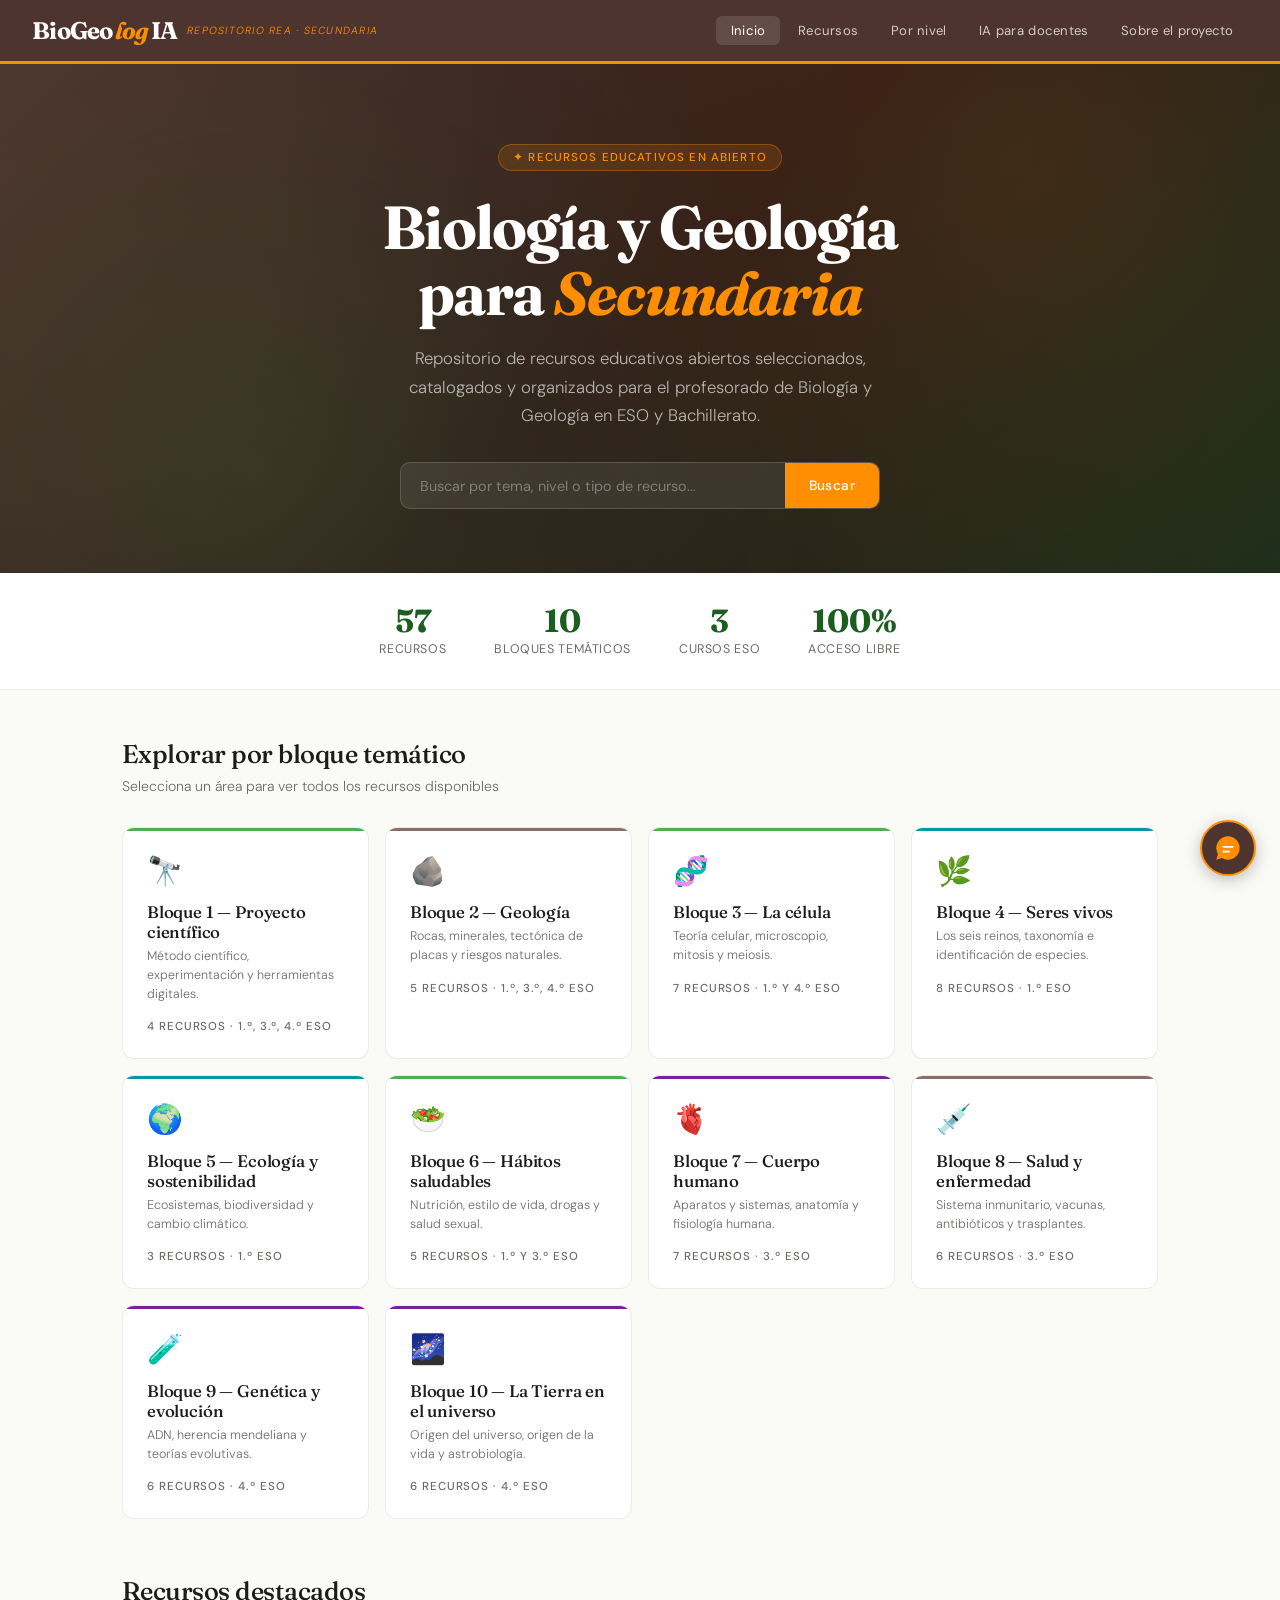
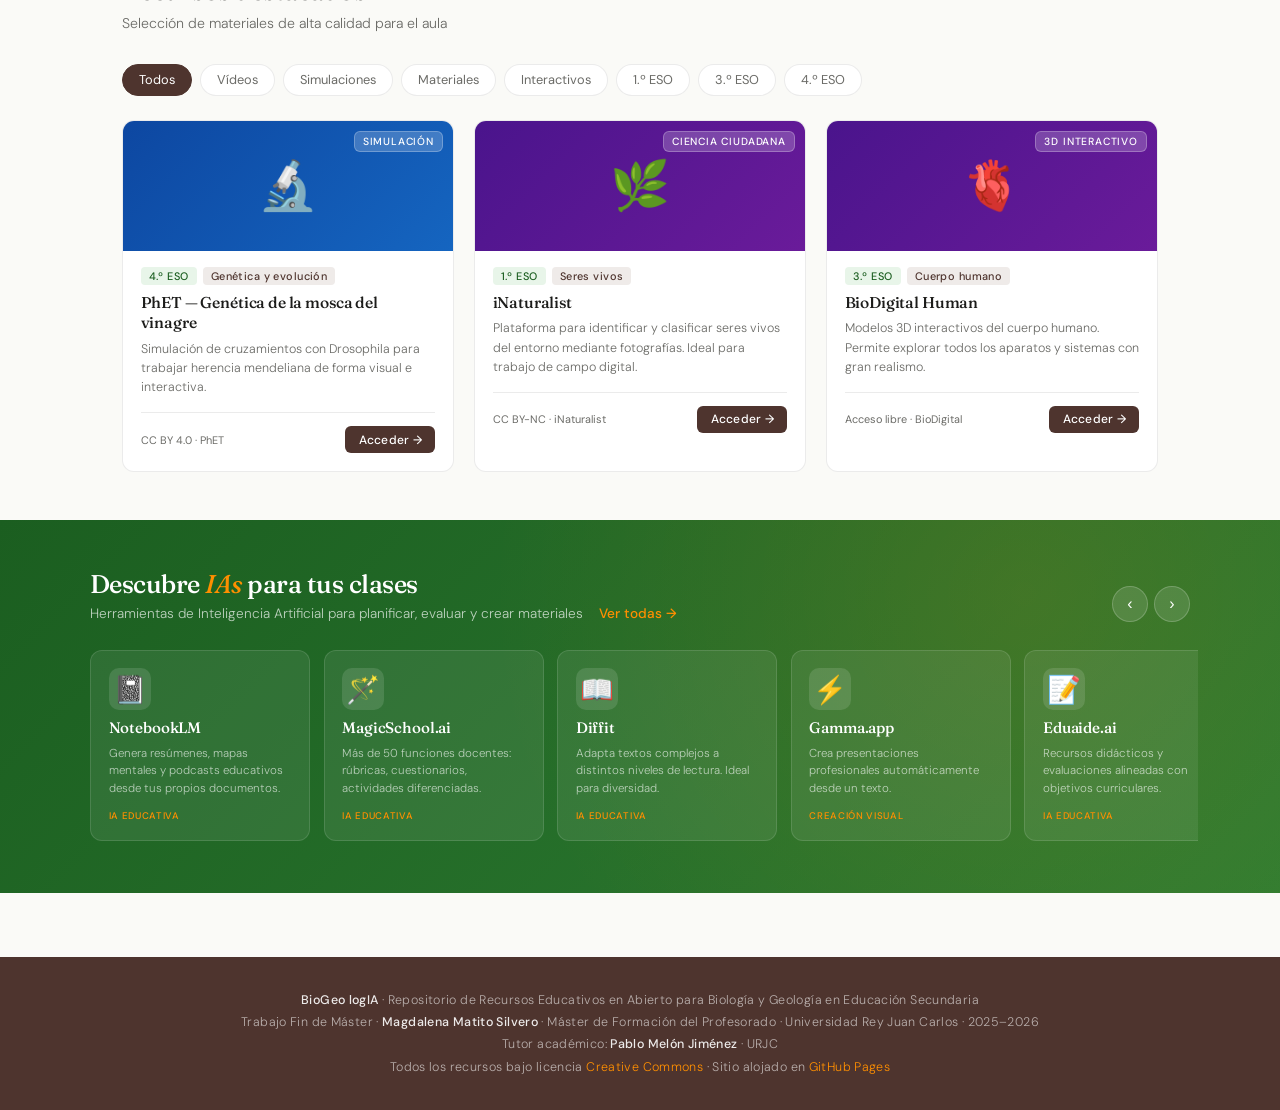
==== index.html @ 5bb58fb5 "Fix ia footer and link categories to resources" ====
<!DOCTYPE html>
<html lang="es">
<head>
<meta charset="UTF-8">
<meta name="viewport" content="width=device-width, initial-scale=1.0">
<title>BioGeo logIA — Repositorio REA Biología y Geología</title>
<meta name="description" content="Repositorio de Recursos Educativos en Abierto para la enseñanza de Biología y Geología en Educación Secundaria. Trabajo Fin de Máster — URJC 2025-2026.">
<link rel="icon" type="image/x-icon" href="./favicon.ico">
<link rel="icon" type="image/png" sizes="16x16" href="./assets/icons/favicon-16x16.png">
<link rel="icon" type="image/png" sizes="32x32" href="./assets/icons/favicon-32x32.png">
<link rel="apple-touch-icon" sizes="180x180" href="./assets/icons/apple-touch-icon.png">
<link rel="manifest" href="./site.webmanifest">
<link href="https://fonts.googleapis.com/css2?family=Fraunces:ital,opsz,wght@0,9..144,300;0,9..144,500;0,9..144,700;1,9..144,300&family=DM+Sans:wght@300;400;500&display=swap" rel="stylesheet">
<link rel="stylesheet" href="assets/css/styles.css">
</head>
<body>

<!-- ══ CABECERA ══ -->
<header>
  <a href="index.html" class="logo">
    BioGeo<span>log</span>IA
    <span class="logo-sub">Repositorio REA · Secundaria</span>
  </a>
  <nav>
    <a href="index.html" class="active">Inicio</a>
    <a href="recursos.html">Recursos</a>
    <a href="niveles.html">Por nivel</a>
    <a href="ia.html">IA para docentes</a>
    <a href="sobre.html">Sobre el proyecto</a>
  </nav>
  <button class="hamburger" onclick="toggleMenu(this)" aria-label="Abrir menú">
    <span></span>
    <span></span>
    <span></span>
  </button>
</header>

<div class="nav-mobile" id="nav-mobile">
  <a href="index.html" class="active">Inicio</a>
  <a href="recursos.html">Recursos</a>
  <a href="niveles.html">Por nivel</a>
  <a href="ia.html">IA para docentes</a>
  <a href="sobre.html">Sobre el proyecto</a>
</div>

<!-- ══ HERO ══ -->
<section class="hero">
  <div class="hero-content">
    <div class="hero-badge">✦ Recursos Educativos en Abierto</div>
    <h1>Biología y Geología<br>para <em>Secundaria</em></h1>
    <p>Repositorio de recursos educativos abiertos seleccionados, catalogados y organizados para el profesorado de Biología y Geología en ESO y Bachillerato.</p>
    <div class="hero-search">
      <input type="text" id="buscador" placeholder="Buscar por tema, nivel o tipo de recurso..." aria-label="Buscar recursos">
      <button onclick="buscar()">Buscar</button>
    </div>
  </div>
</section>

<!-- ══ ESTADÍSTICAS ══ -->
<div class="stats">
  <div class="stat">
    <div class="stat-num">57</div>
    <div class="stat-label">Recursos</div>
  </div>
  <div class="stat">
    <div class="stat-num">10</div>
    <div class="stat-label">Bloques temáticos</div>
  </div>
  <div class="stat">
    <div class="stat-num">3</div>
    <div class="stat-label">Cursos ESO</div>
  </div>
  <div class="stat">
    <div class="stat-num">100%</div>
    <div class="stat-label">Acceso libre</div>
  </div>
</div>

<!-- ══ CONTENIDO PRINCIPAL ══ -->
<main>

  <!-- Bloques temáticos -->
  <h2 class="section-title">Explorar por bloque temático</h2>
  <p class="section-sub">Selecciona un área para ver todos los recursos disponibles</p>

  <div class="categories">
    <a href="recursos.html#proyecto-cientifico" class="cat-card bio">
      <span class="cat-icon">🔭</span>
      <h3>Bloque 1 — Proyecto científico</h3>
      <p>Método científico, experimentación y herramientas digitales.</p>
      <div class="cat-count">4 recursos · 1.º, 3.º, 4.º ESO</div>
    </a>
    <a href="recursos.html#geologia" class="cat-card geo">
      <span class="cat-icon">🪨</span>
      <h3>Bloque 2 — Geología</h3>
      <p>Rocas, minerales, tectónica de placas y riesgos naturales.</p>
      <div class="cat-count">5 recursos · 1.º, 3.º, 4.º ESO</div>
    </a>
    <a href="recursos.html#celula" class="cat-card bio">
      <span class="cat-icon">🧬</span>
      <h3>Bloque 3 — La célula</h3>
      <p>Teoría celular, microscopio, mitosis y meiosis.</p>
      <div class="cat-count">7 recursos · 1.º y 4.º ESO</div>
    </a>
    <a href="recursos.html#seres-vivos" class="cat-card eco">
      <span class="cat-icon">🌿</span>
      <h3>Bloque 4 — Seres vivos</h3>
      <p>Los seis reinos, taxonomía e identificación de especies.</p>
      <div class="cat-count">8 recursos · 1.º ESO</div>
    </a>
    <a href="recursos.html#ecologia" class="cat-card eco">
      <span class="cat-icon">🌍</span>
      <h3>Bloque 5 — Ecología y sostenibilidad</h3>
      <p>Ecosistemas, biodiversidad y cambio climático.</p>
      <div class="cat-count">3 recursos · 1.º ESO</div>
    </a>
    <a href="recursos.html#habitos" class="cat-card bio">
      <span class="cat-icon">🥗</span>
      <h3>Bloque 6 — Hábitos saludables</h3>
      <p>Nutrición, estilo de vida, drogas y salud sexual.</p>
      <div class="cat-count">5 recursos · 1.º y 3.º ESO</div>
    </a>
    <a href="recursos.html#cuerpo-humano" class="cat-card evo">
      <span class="cat-icon">🫀</span>
      <h3>Bloque 7 — Cuerpo humano</h3>
      <p>Aparatos y sistemas, anatomía y fisiología humana.</p>
      <div class="cat-count">7 recursos · 3.º ESO</div>
    </a>
    <a href="recursos.html#salud-enfermedad" class="cat-card geo">
      <span class="cat-icon">💉</span>
      <h3>Bloque 8 — Salud y enfermedad</h3>
      <p>Sistema inmunitario, vacunas, antibióticos y trasplantes.</p>
      <div class="cat-count">6 recursos · 3.º ESO</div>
    </a>
    <a href="recursos.html#genetica-evolucion" class="cat-card evo">
      <span class="cat-icon">🧪</span>
      <h3>Bloque 9 — Genética y evolución</h3>
      <p>ADN, herencia mendeliana y teorías evolutivas.</p>
      <div class="cat-count">6 recursos · 4.º ESO</div>
    </a>
    <a href="recursos.html#tierra-universo" class="cat-card evo">
      <span class="cat-icon">🌌</span>
      <h3>Bloque 10 — La Tierra en el universo</h3>
      <p>Origen del universo, origen de la vida y astrobiología.</p>
      <div class="cat-count">6 recursos · 4.º ESO</div>
    </a>
  </div>

  <!-- Recursos destacados -->
  <h2 class="section-title">Recursos destacados</h2>
  <p class="section-sub">Selección de materiales de alta calidad para el aula</p>

  <div class="filters">
    <button class="filter-btn active" data-filter="todos">Todos</button>
    <button class="filter-btn" data-filter="video">Vídeos</button>
    <button class="filter-btn" data-filter="sim">Simulaciones</button>
    <button class="filter-btn" data-filter="doc">Materiales</button>
    <button class="filter-btn" data-filter="interactivo">Interactivos</button>
    <button class="filter-btn" data-filter="1eso">1.º ESO</button>
    <button class="filter-btn" data-filter="3eso">3.º ESO</button>
    <button class="filter-btn" data-filter="4eso">4.º ESO</button>
  </div>

  <div class="resources" id="grid-recursos">

    <div class="resource-card" data-tipo="sim" data-nivel="4eso">
      <div class="resource-thumb sim">
        🔬
        <span class="resource-type-badge">Simulación</span>
      </div>
      <div class="resource-body">
        <div class="resource-meta">
          <span class="tag nivel">4.º ESO</span>
          <span class="tag materia">Genética y evolución</span>
        </div>
        <h4>PhET — Genética de la mosca del vinagre</h4>
        <p>Simulación de cruzamientos con Drosophila para trabajar herencia mendeliana de forma visual e interactiva.</p>
        <div class="resource-footer">
          <span class="license">CC BY 4.0 · PhET</span>
          <a href="https://phet.colorado.edu/es/simulations/fruit-fly-genetics" target="_blank" class="btn-access">Acceder →</a>
        </div>
      </div>
    </div>

    <div class="resource-card" data-tipo="interactivo" data-nivel="1eso">
      <div class="resource-thumb interactive">
        🌿
        <span class="resource-type-badge">Ciencia ciudadana</span>
      </div>
      <div class="resource-body">
        <div class="resource-meta">
          <span class="tag nivel">1.º ESO</span>
          <span class="tag materia">Seres vivos</span>
        </div>
        <h4>iNaturalist</h4>
        <p>Plataforma para identificar y clasificar seres vivos del entorno mediante fotografías. Ideal para trabajo de campo digital.</p>
        <div class="resource-footer">
          <span class="license">CC BY-NC · iNaturalist</span>
          <a href="https://www.inaturalist.org" target="_blank" class="btn-access">Acceder →</a>
        </div>
      </div>
    </div>

    <div class="resource-card" data-tipo="interactivo" data-nivel="3eso">
      <div class="resource-thumb interactive">
        🫀
        <span class="resource-type-badge">3D interactivo</span>
      </div>
      <div class="resource-body">
        <div class="resource-meta">
          <span class="tag nivel">3.º ESO</span>
          <span class="tag materia">Cuerpo humano</span>
        </div>
        <h4>BioDigital Human</h4>
        <p>Modelos 3D interactivos del cuerpo humano. Permite explorar todos los aparatos y sistemas con gran realismo.</p>
        <div class="resource-footer">
          <span class="license">Acceso libre · BioDigital</span>
          <a href="https://human.biodigital.com" target="_blank" class="btn-access">Acceder →</a>
        </div>
      </div>
    </div>

  </div>
</main>

<!-- ══ CARRUSEL DE IA DOCENTE ══ -->
<section class="ia-carousel-section">
  <div class="ia-carousel-inner">

    <div class="ia-carousel-header">
      <div class="ia-carousel-title">
        <h2>Descubre <em>IAs</em> para tus clases</h2>
        <p>Herramientas de Inteligencia Artificial para planificar, evaluar y crear materiales</p>
      </div>
      <a href="ia.html" class="ia-carousel-link">Ver todas →</a>
      <div class="ia-carousel-controls">
        <button class="ia-arrow" onclick="moverCarrusel(-1)" aria-label="Anterior">‹</button>
        <button class="ia-arrow" onclick="moverCarrusel(1)" aria-label="Siguiente">›</button>
      </div>
    </div>

    <div class="ia-carousel-track-wrapper">
      <div class="ia-carousel-track" id="ia-track">

        <a href="ia.html#notebooklm" class="ia-card-mini">
          <div class="ia-card-mini-emoji">📓</div>
          <h4>NotebookLM</h4>
          <p>Genera resúmenes, mapas mentales y podcasts educativos desde tus propios documentos.</p>
          <span class="ia-card-mini-tag">IA Educativa</span>
        </a>

        <a href="ia.html#magicschool" class="ia-card-mini">
          <div class="ia-card-mini-emoji">🪄</div>
          <h4>MagicSchool.ai</h4>
          <p>Más de 50 funciones docentes: rúbricas, cuestionarios, actividades diferenciadas.</p>
          <span class="ia-card-mini-tag">IA Educativa</span>
        </a>

        <a href="ia.html#diffit" class="ia-card-mini">
          <div class="ia-card-mini-emoji">📖</div>
          <h4>Diffit</h4>
          <p>Adapta textos complejos a distintos niveles de lectura. Ideal para diversidad.</p>
          <span class="ia-card-mini-tag">IA Educativa</span>
        </a>

        <a href="ia.html#gamma" class="ia-card-mini">
          <div class="ia-card-mini-emoji">⚡</div>
          <h4>Gamma.app</h4>
          <p>Crea presentaciones profesionales automáticamente desde un texto.</p>
          <span class="ia-card-mini-tag">Creación Visual</span>
        </a>

        <a href="ia.html#eduaide" class="ia-card-mini">
          <div class="ia-card-mini-emoji">📝</div>
          <h4>Eduaide.ai</h4>
          <p>Recursos didácticos y evaluaciones alineadas con objetivos curriculares.</p>
          <span class="ia-card-mini-tag">IA Educativa</span>
        </a>

        <a href="ia.html#canva" class="ia-card-mini">
          <div class="ia-card-mini-emoji">🎨</div>
          <h4>Canva Magic Studio</h4>
          <p>Crea infografías y carteles científicos con IA. Diseños rápidos y profesionales.</p>
          <span class="ia-card-mini-tag">Creación Visual</span>
        </a>

        <a href="ia.html#claude" class="ia-card-mini">
          <div class="ia-card-mini-emoji">🧠</div>
          <h4>Claude</h4>
          <p>IA con tono ético, ideal para análisis de textos y feedback narrativo.</p>
          <span class="ia-card-mini-tag">General</span>
        </a>

        <a href="ia.html#perplexity" class="ia-card-mini">
          <div class="ia-card-mini-emoji">🔍</div>
          <h4>Perplexity AI</h4>
          <p>Búsquedas con IA y fuentes citadas. Perfecto para verificación científica.</p>
          <span class="ia-card-mini-tag">General</span>
        </a>

        <a href="ia.html#teachermatic" class="ia-card-mini">
          <div class="ia-card-mini-emoji">🏫</div>
          <h4>Teachermatic</h4>
          <p>Plataforma europea para fichas, rúbricas y feedback automatizado.</p>
          <span class="ia-card-mini-tag">IA Educativa</span>
        </a>

        <a href="ia.html#tome" class="ia-card-mini">
          <div class="ia-card-mini-emoji">📖</div>
          <h4>Tome.app</h4>
          <p>Storytelling visual. Genera presentaciones narrativas con texto e imagen.</p>
          <span class="ia-card-mini-tag">Creación Visual</span>
        </a>

      </div>
    </div>
  </div>
</section>
<!-- ══ PIE DE PÁGINA ══ -->
<footer>
  <p><strong>BioGeo logIA</strong> · Repositorio de Recursos Educativos en Abierto para Biología y Geología en Educación Secundaria</p>
  <p>Trabajo Fin de Máster · <strong>Magdalena Matito Silvero</strong> · Máster de Formación del Profesorado · Universidad Rey Juan Carlos · 2025–2026</p>
  <p>Tutor académico: <strong>Pablo Melón Jiménez</strong> · URJC</p>
  <p>Todos los recursos bajo licencia <a href="https://creativecommons.org/licenses/by/4.0/" target="_blank">Creative Commons</a> · Sitio alojado en <a href="https://pages.github.com" target="_blank">GitHub Pages</a></p>
</footer>

<script src="assets/js/main.js"></script>
<script src="assets/js/chatbot.js"></script>
</body>
</html>
---- assets/css/styles.css ----
/* ─── VARIABLES ─────────────────────────────────── */
:root {
  --bio: #1B5E20;
  --bio-light: #E8F5E9;
  --bio-mid: #4CAF50;
  --geo: #4E342E;
  --geo-light: #EFEBE9;
  --geo-mid: #8D6E63;
  --accent: #FF8F00;
  --bg: #FAFAF7;
  --surface: #FFFFFF;
  --text: #1C1C1A;
  --text-muted: #6B6B67;
  --border: rgba(0,0,0,0.08);
  --radius: 12px;

  /* niveles.html */
  --eso1: #1565C0;
  --eso1-light: #E3F2FD;
  --eso3: #6A1B9A;
  --eso3-light: #F3E5F5;
  --eso4: #00695C;
  --eso4-light: #E0F2F1;

  /* ia.html */
  --ia-general: #1565C0;
  --ia-general-light: #E3F2FD;
  --ia-edu: #6A1B9A;
  --ia-edu-light: #F3E5F5;
  --ia-visual: #00695C;
  --ia-visual-light: #E0F2F1;
}

/* ─── RESET ──────────────────────────────────────── */
* { margin: 0; padding: 0; box-sizing: border-box; }

body {
  font-family: 'DM Sans', sans-serif;
  background: var(--bg);
  color: var(--text);
  min-height: 100vh;
}

/* ─── HEADER ─────────────────────────────────────── */
header {
  background: var(--geo);
  padding: 0 2rem;
  position: sticky;
  top: 0;
  z-index: 100;
  display: flex;
  align-items: center;
  justify-content: space-between;
  height: 64px;
  border-bottom: 3px solid var(--accent);
}

.logo {
  font-family: 'Fraunces', serif;
  font-size: 1.5rem;
  font-weight: 700;
  color: #FFF;
  letter-spacing: -0.03em;
  display: flex;
  align-items: baseline;
  gap: 2px;
  text-decoration: none;
}

.logo span { color: var(--accent); font-style: italic; }

.logo-sub {
  font-family: 'DM Sans', sans-serif;
  font-size: 0.65rem;
  font-weight: 300;
  color: rgba(255,255,255,0.55);
  letter-spacing: 0.12em;
  text-transform: uppercase;
  margin-left: 0.5rem;
  align-self: center;
}

nav { display: flex; gap: 0.25rem; }

nav a {
  font-size: 0.82rem;
  font-weight: 400;
  color: rgba(255,255,255,0.75);
  text-decoration: none;
  padding: 0.4rem 0.9rem;
  border-radius: 6px;
  transition: all 0.2s;
  letter-spacing: 0.02em;
}

nav a:hover, nav a.active {
  background: rgba(255,255,255,0.12);
  color: #FFF;
}

/* ─── HAMBURGUESA ────────────────────────────────── */
.hamburger {
  display: none;
  flex-direction: column;
  justify-content: center;
  gap: 5px;
  background: none;
  border: none;
  cursor: pointer;
  padding: 0.4rem;
  z-index: 200;
}

.hamburger span {
  display: block;
  width: 24px;
  height: 2px;
  background: #FFF;
  border-radius: 2px;
  transition: all 0.3s;
}

.hamburger.open span:nth-child(1) { transform: translateY(7px) rotate(45deg); }
.hamburger.open span:nth-child(2) { opacity: 0; }
.hamburger.open span:nth-child(3) { transform: translateY(-7px) rotate(-45deg); }

.nav-mobile {
  display: none;
  position: fixed;
  top: 67px;
  left: 0; right: 0;
  background: var(--geo);
  border-top: 1px solid rgba(255,255,255,0.1);
  padding: 1rem;
  z-index: 99;
  flex-direction: column;
  gap: 0.25rem;
}

.nav-mobile.open { display: flex; }

.nav-mobile a {
  font-size: 0.95rem;
  font-weight: 400;
  color: rgba(255,255,255,0.75);
  text-decoration: none;
  padding: 0.75rem 1rem;
  border-radius: 8px;
  transition: all 0.2s;
  letter-spacing: 0.02em;
}

.nav-mobile a:hover, .nav-mobile a.active {
  background: rgba(255,255,255,0.12);
  color: #FFF;
}

@media (max-width: 640px) {
  .hamburger { display: flex; }
  nav { display: none; }
  .logo-sub { display: none; }
}

/* ─── MAIN ───────────────────────────────────────── */
main {
  max-width: 1100px;
  margin: 0 auto;
  padding: 3rem 2rem;
}

/* sobre.html usa columna más estrecha para legibilidad */
main:has(.content-section) {
  max-width: 860px;
  padding: 3.5rem 2rem;
}

/* ─── FOOTER ─────────────────────────────────────── */
footer {
  background: var(--geo);
  color: rgba(255,255,255,0.6);
  text-align: center;
  padding: 2rem;
  font-size: 0.78rem;
  font-weight: 300;
  margin-top: 4rem;
  letter-spacing: 0.03em;
  line-height: 1.8;
}

footer strong { color: rgba(255,255,255,0.9); font-weight: 500; }
footer a { color: var(--accent); text-decoration: none; }

/* ─── PAGE HEADER (páginas interiores) ──────────── */
.page-header {
  background: linear-gradient(135deg, var(--geo) 0%, #2E1B18 60%, #1B2E1B 100%);
  padding: 3.5rem 2rem;
  text-align: center;
  position: relative;
  overflow: hidden;
}

.page-header::before {
  content: '';
  position: absolute;
  inset: 0;
  background-image:
    radial-gradient(circle at 15% 85%, rgba(76,175,80,0.12) 0%, transparent 50%),
    radial-gradient(circle at 85% 15%, rgba(255,143,0,0.08) 0%, transparent 50%);
}

.page-header-content { position: relative; z-index: 1; }

.page-header h1 {
  font-family: 'Fraunces', serif;
  font-size: clamp(2rem, 4vw, 3rem);
  font-weight: 700;
  color: #FFF;
  letter-spacing: -0.03em;
  margin-bottom: 0.75rem;
}

.page-header p {
  font-size: 1rem;
  color: rgba(255,255,255,0.6);
  font-weight: 300;
  max-width: 520px;
  margin: 0 auto;
  line-height: 1.6;
}

/* ─── FILTER-BTN (base) ──────────────────────────── */
/* .filters .filter-btn (index) y .filter-bar .filter-btn (recursos) lo sobreescriben */
.filter-btn {
  border: 1px solid var(--border);
  border-radius: 100px;
  font-family: 'DM Sans', sans-serif;
  cursor: pointer;
  color: var(--text-muted);
  transition: all 0.2s;
  font-weight: 400;
}

.filter-btn:hover, .filter-btn.active,
.filters .filter-btn:hover, .filters .filter-btn.active,
.filter-bar .filter-btn:hover, .filter-bar .filter-btn.active {
  background: var(--geo);
  color: #FFF;
  border-color: var(--geo);
}

/* ─── RESOURCE-FOOTER (base) ─────────────────────── */
.resource-footer {
  display: flex;
  align-items: center;
  justify-content: space-between;
  border-top: 1px solid var(--border);
}

/* ─── TAG (base) ─────────────────────────────────── */
.tag {
  font-size: 0.68rem;
  font-weight: 500;
  padding: 2px 8px;
  border-radius: 4px;
  letter-spacing: 0.04em;
}

.tag.nivel   { background: var(--bio-light); color: var(--bio); }
.tag.materia { background: var(--geo-light); color: var(--geo); }
/* .tag.tipo y .tag.idioma → sección recursos.html */


/* =====================================================
   index.html
===================================================== */

.hero {
  background: linear-gradient(135deg, var(--geo) 0%, #2E1B18 50%, #1B2E1B 100%);
  padding: 5rem 2rem 4rem;
  text-align: center;
  position: relative;
  overflow: hidden;
}

.hero::before {
  content: '';
  position: absolute;
  inset: 0;
  background-image:
    radial-gradient(circle at 20% 80%, rgba(76,175,80,0.15) 0%, transparent 50%),
    radial-gradient(circle at 80% 20%, rgba(255,143,0,0.10) 0%, transparent 50%);
}

.hero-content {
  position: relative;
  z-index: 1;
  max-width: 700px;
  margin: 0 auto;
}

.hero-badge {
  display: inline-flex;
  align-items: center;
  gap: 6px;
  background: rgba(255,143,0,0.15);
  border: 1px solid rgba(255,143,0,0.3);
  color: var(--accent);
  font-size: 0.72rem;
  font-weight: 500;
  letter-spacing: 0.1em;
  text-transform: uppercase;
  padding: 0.3rem 0.9rem;
  border-radius: 100px;
  margin-bottom: 1.5rem;
}

.hero h1 {
  font-family: 'Fraunces', serif;
  font-size: clamp(2.5rem, 5vw, 3.8rem);
  font-weight: 700;
  color: #FFF;
  line-height: 1.1;
  letter-spacing: -0.03em;
  margin-bottom: 1rem;
}

.hero h1 em { color: var(--accent); font-style: italic; }

.hero p {
  font-size: 1.05rem;
  color: rgba(255,255,255,0.65);
  line-height: 1.7;
  max-width: 520px;
  margin: 0 auto 2rem;
  font-weight: 300;
}

.hero-search {
  display: flex;
  max-width: 480px;
  margin: 0 auto;
  background: rgba(255,255,255,0.08);
  border: 1px solid rgba(255,255,255,0.15);
  border-radius: 10px;
  overflow: hidden;
}

.hero-search input {
  flex: 1;
  background: none;
  border: none;
  padding: 0.85rem 1.2rem;
  color: #FFF;
  font-size: 0.9rem;
  font-family: 'DM Sans', sans-serif;
  outline: none;
}

.hero-search input::placeholder { color: rgba(255,255,255,0.35); }

.hero-search button {
  background: var(--accent);
  border: none;
  padding: 0 1.5rem;
  color: #FFF;
  font-size: 0.85rem;
  font-weight: 500;
  font-family: 'DM Sans', sans-serif;
  cursor: pointer;
  transition: background 0.2s;
  letter-spacing: 0.03em;
}

.hero-search button:hover { background: #E65100; }

.stats {
  display: flex;
  justify-content: center;
  gap: 3rem;
  padding: 2rem;
  background: var(--surface);
  border-bottom: 1px solid var(--border);
  flex-wrap: wrap;
}

.stat { text-align: center; }

.stat-num {
  font-family: 'Fraunces', serif;
  font-size: 2rem;
  font-weight: 700;
  color: var(--bio);
  line-height: 1;
}

.stat-label {
  font-size: 0.78rem;
  color: var(--text-muted);
  font-weight: 400;
  letter-spacing: 0.05em;
  text-transform: uppercase;
  margin-top: 4px;
}

.ia-carousel-section {
  background: linear-gradient(135deg, #1B5E20 0%, #2E7D32 100%);
  padding: 3rem 2rem;
  position: relative;
  overflow: hidden;
}

.ia-carousel-section::before {
  content: '';
  position: absolute;
  inset: 0;
  background-image: radial-gradient(circle at 80% 20%, rgba(255,143,0,0.12) 0%, transparent 50%);
}

.ia-carousel-inner {
  max-width: 1100px;
  margin: 0 auto;
  position: relative;
  z-index: 1;
}

.ia-carousel-header {
  display: flex;
  align-items: flex-end;
  justify-content: space-between;
  margin-bottom: 1.5rem;
  flex-wrap: wrap;
  gap: 1rem;
}

.ia-carousel-title h2 {
  font-family: 'Fraunces', serif;
  font-size: 1.6rem;
  font-weight: 500;
  color: #FFF;
  letter-spacing: -0.02em;
  margin-bottom: 0.3rem;
}

.ia-carousel-title h2 em {
  color: var(--accent);
  font-style: italic;
}

.ia-carousel-title p {
  font-size: 0.85rem;
  color: rgba(255,255,255,0.7);
  font-weight: 300;
}

.ia-carousel-link {
  font-size: 0.85rem;
  font-weight: 500;
  color: var(--accent);
  text-decoration: none;
  display: inline-flex;
  align-items: center;
  gap: 4px;
  transition: gap 0.2s;
}

.ia-carousel-link:hover { gap: 8px; }

.ia-carousel-controls {
  display: flex;
  gap: 6px;
  margin-left: auto;
}

.ia-arrow {
  width: 36px;
  height: 36px;
  border-radius: 50%;
  background: rgba(255,255,255,0.12);
  border: 1px solid rgba(255,255,255,0.2);
  color: #FFF;
  cursor: pointer;
  font-size: 1rem;
  transition: all 0.2s;
  display: flex;
  align-items: center;
  justify-content: center;
}

.ia-arrow:hover { background: rgba(255,255,255,0.25); }

.ia-carousel-track-wrapper {
  overflow: hidden;
  margin: 0 -0.5rem;
}

.ia-carousel-track {
  display: flex;
  gap: 0.85rem;
  padding: 0.25rem 0.5rem;
  transition: transform 0.4s ease;
}

.ia-card-mini {
  flex: 0 0 220px;
  background: rgba(255,255,255,0.08);
  border: 1px solid rgba(255,255,255,0.12);
  border-radius: 12px;
  padding: 1.1rem;
  cursor: pointer;
  transition: all 0.2s;
  text-decoration: none;
  color: #FFF;
  display: flex;
  flex-direction: column;
  gap: 0.5rem;
}

.ia-card-mini:hover {
  background: rgba(255,255,255,0.15);
  transform: translateY(-3px);
  border-color: var(--accent);
}

.ia-card-mini-emoji {
  font-size: 1.7rem;
  width: 42px;
  height: 42px;
  background: rgba(255,255,255,0.12);
  border-radius: 10px;
  display: flex;
  align-items: center;
  justify-content: center;
}

.ia-card-mini h4 {
  font-family: 'Fraunces', serif;
  font-size: 0.95rem;
  font-weight: 500;
  letter-spacing: -0.01em;
}

.ia-card-mini p {
  font-size: 0.72rem;
  color: rgba(255,255,255,0.65);
  font-weight: 300;
  line-height: 1.5;
  flex: 1;
}

.ia-card-mini-tag {
  font-size: 0.6rem;
  font-weight: 500;
  text-transform: uppercase;
  letter-spacing: 0.07em;
  color: var(--accent);
  margin-top: 4px;
}

.section-title {
  font-family: 'Fraunces', serif;
  font-size: 1.6rem;
  font-weight: 500;
  color: var(--text);
  letter-spacing: -0.02em;
  margin-bottom: 0.4rem;
}

.section-sub {
  font-size: 0.88rem;
  color: var(--text-muted);
  margin-bottom: 2rem;
  font-weight: 300;
}

.categories {
  display: grid;
  grid-template-columns: repeat(auto-fit, minmax(200px, 1fr));
  gap: 1rem;
  margin-bottom: 3.5rem;
}

.cat-card {
  background: var(--surface);
  border: 1px solid var(--border);
  border-radius: var(--radius);
  padding: 1.5rem;
  cursor: pointer;
  transition: all 0.2s;
  text-decoration: none;
  color: inherit;
  display: block;
  position: relative;
  overflow: hidden;
}

.cat-card::before {
  content: '';
  position: absolute;
  top: 0; left: 0; right: 0;
  height: 3px;
}

.cat-card.bio::before { background: var(--bio-mid); }
.cat-card.geo::before { background: var(--geo-mid); }
.cat-card.eco::before { background: #0097A7; }
.cat-card.evo::before { background: #7B1FA2; }

.cat-card:hover {
  transform: translateY(-3px);
  box-shadow: 0 8px 24px rgba(0,0,0,0.08);
  border-color: rgba(0,0,0,0.12);
}

.cat-icon {
  font-size: 1.8rem;
  margin-bottom: 0.8rem;
  display: block;
}

.cat-card h3 {
  font-family: 'Fraunces', serif;
  font-size: 1.05rem;
  font-weight: 500;
  margin-bottom: 0.3rem;
  letter-spacing: -0.01em;
}

.cat-card p {
  font-size: 0.78rem;
  color: var(--text-muted);
  line-height: 1.5;
  font-weight: 300;
}

.cat-count {
  margin-top: 1rem;
  font-size: 0.72rem;
  font-weight: 500;
  letter-spacing: 0.08em;
  text-transform: uppercase;
  color: var(--text-muted);
}

.filters {
  display: flex;
  gap: 0.5rem;
  margin-bottom: 1.5rem;
  flex-wrap: wrap;
}

.filters .filter-btn {
  background: var(--surface);
  padding: 0.4rem 1rem;
  font-size: 0.8rem;
}

.resources {
  display: grid;
  grid-template-columns: repeat(auto-fill, minmax(280px, 1fr));
  gap: 1.25rem;
}

.resource-card {
  background: var(--surface);
  border: 1px solid var(--border);
  border-radius: var(--radius);
  overflow: hidden;
  transition: all 0.2s;
}

.resource-card:hover {
  transform: translateY(-2px);
  box-shadow: 0 8px 20px rgba(0,0,0,0.07);
}

.resource-thumb {
  height: 130px;
  display: flex;
  align-items: center;
  justify-content: center;
  font-size: 3rem;
  position: relative;
}

.resource-thumb.video       { background: linear-gradient(135deg, #1B5E20, #2E7D32); }
.resource-thumb.sim         { background: linear-gradient(135deg, #0D47A1, #1565C0); }
.resource-thumb.doc         { background: linear-gradient(135deg, #4E342E, #6D4C41); }
.resource-thumb.interactive { background: linear-gradient(135deg, #4A148C, #6A1B9A); }

.resource-type-badge {
  position: absolute;
  top: 10px; right: 10px;
  background: rgba(255,255,255,0.2);
  border: 1px solid rgba(255,255,255,0.25);
  color: #FFF;
  font-size: 0.65rem;
  font-weight: 500;
  letter-spacing: 0.08em;
  text-transform: uppercase;
  padding: 3px 8px;
  border-radius: 6px;
}

.resource-body { padding: 1rem 1.1rem 1.1rem; }

.resource-meta {
  display: flex;
  gap: 6px;
  margin-bottom: 0.5rem;
  flex-wrap: wrap;
}

.resource-body h4 {
  font-family: 'Fraunces', serif;
  font-size: 0.98rem;
  font-weight: 500;
  line-height: 1.3;
  margin-bottom: 0.4rem;
  letter-spacing: -0.01em;
}

.resource-body p {
  font-size: 0.78rem;
  color: var(--text-muted);
  line-height: 1.55;
  font-weight: 300;
}

.resource-body .resource-footer {
  margin-top: 0.9rem;
  padding-top: 0.8rem;
}

.license {
  font-size: 0.68rem;
  color: var(--text-muted);
  font-weight: 400;
}

.btn-access {
  background: var(--geo);
  color: #FFF;
  border: none;
  border-radius: 6px;
  padding: 0.35rem 0.85rem;
  font-size: 0.75rem;
  font-family: 'DM Sans', sans-serif;
  cursor: pointer;
  font-weight: 500;
  transition: background 0.2s;
  text-decoration: none;
  letter-spacing: 0.02em;
  display: inline-block;
}

.btn-access:hover { background: #2E1B18; }


/* =====================================================
   recursos.html
===================================================== */

.stats-bar {
  display: flex;
  justify-content: center;
  gap: 2.5rem;
  margin-top: 2rem;
  flex-wrap: wrap;
}

.stat-item { text-align: center; }

.stat-item strong {
  display: block;
  font-family: 'Fraunces', serif;
  font-size: 1.8rem;
  font-weight: 700;
  color: var(--accent);
  line-height: 1;
}

.stat-item span {
  font-size: 0.72rem;
  color: rgba(255,255,255,0.5);
  text-transform: uppercase;
  letter-spacing: 0.08em;
  font-weight: 300;
}

.filter-bar {
  background: var(--surface);
  border-bottom: 1px solid var(--border);
  padding: 1rem 2rem;
  position: sticky;
  top: 64px;
  z-index: 90;
}

.filter-bar-inner {
  max-width: 1100px;
  margin: 0 auto;
  display: flex;
  gap: 0.5rem;
  flex-wrap: wrap;
  align-items: center;
}

.filter-label {
  font-size: 0.75rem;
  font-weight: 500;
  color: var(--text-muted);
  text-transform: uppercase;
  letter-spacing: 0.06em;
  margin-right: 0.5rem;
}

.filter-bar .filter-btn {
  background: var(--bg);
  padding: 0.35rem 0.9rem;
  font-size: 0.78rem;
}

.bloque { margin-bottom: 3.5rem; }

.bloque-header {
  display: flex;
  align-items: center;
  gap: 1rem;
  margin-bottom: 1.5rem;
  padding-bottom: 1rem;
  border-bottom: 2px solid var(--bio-light);
}

.bloque-icon {
  font-size: 1.8rem;
  width: 52px;
  height: 52px;
  display: flex;
  align-items: center;
  justify-content: center;
  background: var(--bio-light);
  border-radius: 12px;
  flex-shrink: 0;
}

.bloque-info h2 {
  font-family: 'Fraunces', serif;
  font-size: 1.4rem;
  font-weight: 500;
  color: var(--text);
  letter-spacing: -0.02em;
}

.bloque-info p {
  font-size: 0.8rem;
  color: var(--text-muted);
  font-weight: 300;
  margin-top: 2px;
}

.bloque-count {
  margin-left: auto;
  background: var(--bio-light);
  color: var(--bio);
  font-size: 0.72rem;
  font-weight: 500;
  letter-spacing: 0.06em;
  text-transform: uppercase;
  padding: 0.3rem 0.8rem;
  border-radius: 100px;
  white-space: nowrap;
}

.resource-grid {
  display: grid;
  grid-template-columns: repeat(auto-fill, minmax(300px, 1fr));
  gap: 1.25rem;
}

/* flex para que el footer quede pegado abajo con Dublin Core */
.resource-grid .resource-card {
  display: flex;
  flex-direction: column;
}

.resource-grid .resource-card:hover {
  border-color: rgba(0,0,0,0.12);
}

.resource-card-top {
  padding: 1.1rem 1.2rem 0.8rem;
  flex: 1;
}

.resource-tags {
  display: flex;
  gap: 5px;
  flex-wrap: wrap;
  margin-bottom: 0.65rem;
}

/* override de .tag para recursos: uppercase y tamaño menor */
.resource-grid .tag {
  font-size: 0.65rem;
  text-transform: uppercase;
}

.tag.tipo   { background: var(--geo-light); color: var(--geo); }
.tag.idioma { background: #FFF8E1; color: #E65100; }

.resource-card h3 {
  font-family: 'Fraunces', serif;
  font-size: 1rem;
  font-weight: 500;
  line-height: 1.3;
  margin-bottom: 0.5rem;
  letter-spacing: -0.01em;
  color: var(--text);
}

.resource-card .descripcion {
  font-size: 0.78rem;
  color: var(--text-muted);
  line-height: 1.6;
  font-weight: 300;
}

.dublin-core {
  padding: 0.8rem 1.2rem;
  background: var(--bg);
  border-top: 1px solid var(--border);
}

.dc-grid {
  display: grid;
  grid-template-columns: 1fr 1fr;
  gap: 4px 12px;
}

.dc-item { display: flex; flex-direction: column; }

.dc-label {
  font-size: 0.6rem;
  font-weight: 500;
  color: var(--text-muted);
  text-transform: uppercase;
  letter-spacing: 0.07em;
}

.dc-value {
  font-size: 0.72rem;
  color: var(--text);
  font-weight: 400;
  line-height: 1.4;
}

.resource-grid .resource-footer {
  padding: 0.75rem 1.2rem;
}

.licencia {
  font-size: 0.68rem;
  color: var(--text-muted);
  font-weight: 400;
}

.btn-acceder {
  background: var(--geo);
  color: #FFF;
  border: none;
  border-radius: 6px;
  padding: 0.35rem 0.9rem;
  font-size: 0.75rem;
  font-family: 'DM Sans', sans-serif;
  cursor: pointer;
  font-weight: 500;
  transition: background 0.2s;
  text-decoration: none;
  letter-spacing: 0.02em;
}

.btn-acceder:hover { background: #2E1B18; }


/* =====================================================
   niveles.html
===================================================== */

.curso-tabs {
  background: var(--surface);
  border-bottom: 1px solid var(--border);
  padding: 0 2rem;
  position: sticky;
  top: 64px;
  z-index: 90;
  display: flex;
  max-width: 100%;
  overflow-x: auto;
}

.curso-tab {
  padding: 1rem 1.5rem;
  font-size: 0.88rem;
  font-weight: 500;
  color: var(--text-muted);
  text-decoration: none;
  border-bottom: 3px solid transparent;
  transition: all 0.2s;
  white-space: nowrap;
  font-family: 'DM Sans', sans-serif;
  cursor: pointer;
  background: none;
  border-top: none;
  border-left: none;
  border-right: none;
}

.curso-tab:hover { color: var(--text); }
.curso-tab.eso1.active { color: var(--eso1); border-bottom-color: var(--eso1); }
.curso-tab.eso3.active { color: var(--eso3); border-bottom-color: var(--eso3); }
.curso-tab.eso4.active { color: var(--eso4); border-bottom-color: var(--eso4); }

.curso-section { display: none; }
.curso-section.active { display: block; }

.curso-header {
  display: flex;
  align-items: flex-start;
  gap: 1.5rem;
  margin-bottom: 2.5rem;
  padding: 2rem;
  border-radius: var(--radius);
  border-left: 4px solid;
}

.curso-header.eso1 { background: var(--eso1-light); border-color: var(--eso1); }
.curso-header.eso3 { background: var(--eso3-light); border-color: var(--eso3); }
.curso-header.eso4 { background: var(--eso4-light); border-color: var(--eso4); }

.curso-badge {
  font-family: 'Fraunces', serif;
  font-size: 2.5rem;
  font-weight: 700;
  line-height: 1;
  flex-shrink: 0;
}

.curso-badge.eso1 { color: var(--eso1); }
.curso-badge.eso3 { color: var(--eso3); }
.curso-badge.eso4 { color: var(--eso4); }

.curso-info h2 {
  font-family: 'Fraunces', serif;
  font-size: 1.5rem;
  font-weight: 600;
  letter-spacing: -0.02em;
  margin-bottom: 0.4rem;
}

.curso-info p {
  font-size: 0.88rem;
  color: var(--text-muted);
  font-weight: 300;
  line-height: 1.6;
  max-width: 600px;
}

.curso-stats {
  margin-left: auto;
  display: flex;
  flex-direction: column;
  align-items: flex-end;
  gap: 4px;
  flex-shrink: 0;
}

.curso-stat-num {
  font-family: 'Fraunces', serif;
  font-size: 2rem;
  font-weight: 700;
  line-height: 1;
}

.curso-stat-num.eso1 { color: var(--eso1); }
.curso-stat-num.eso3 { color: var(--eso3); }
.curso-stat-num.eso4 { color: var(--eso4); }

.curso-stat-label {
  font-size: 0.7rem;
  color: var(--text-muted);
  text-transform: uppercase;
  letter-spacing: 0.07em;
  font-weight: 400;
}

.bloques-grid {
  display: grid;
  grid-template-columns: repeat(auto-fill, minmax(300px, 1fr));
  gap: 1.25rem;
}

.bloque-card {
  background: var(--surface);
  border: 1px solid var(--border);
  border-radius: var(--radius);
  padding: 1.4rem;
  text-decoration: none;
  color: inherit;
  display: block;
  transition: all 0.2s;
  position: relative;
  overflow: hidden;
}

.bloque-card::before {
  content: '';
  position: absolute;
  top: 0; left: 0; right: 0;
  height: 3px;
}

.bloque-card.eso1::before { background: var(--eso1); }
.bloque-card.eso3::before { background: var(--eso3); }
.bloque-card.eso4::before { background: var(--eso4); }

.bloque-card:hover {
  transform: translateY(-3px);
  box-shadow: 0 8px 24px rgba(0,0,0,0.08);
  border-color: rgba(0,0,0,0.12);
}

.bloque-card-top {
  display: flex;
  align-items: flex-start;
  gap: 0.9rem;
  margin-bottom: 0.9rem;
}

.bloque-emoji {
  font-size: 1.6rem;
  width: 44px;
  height: 44px;
  display: flex;
  align-items: center;
  justify-content: center;
  background: var(--bg);
  border-radius: 10px;
  flex-shrink: 0;
}

.bloque-card h3 {
  font-family: 'Fraunces', serif;
  font-size: 1rem;
  font-weight: 500;
  letter-spacing: -0.01em;
  line-height: 1.3;
  margin-bottom: 0.2rem;
}

.bloque-card .num-recursos {
  font-size: 0.7rem;
  font-weight: 500;
  text-transform: uppercase;
  letter-spacing: 0.07em;
  color: var(--text-muted);
}

.bloque-card p {
  font-size: 0.78rem;
  color: var(--text-muted);
  line-height: 1.55;
  font-weight: 300;
  margin-bottom: 1rem;
}

.bloque-tags {
  display: flex;
  gap: 5px;
  flex-wrap: wrap;
}

.btag {
  font-size: 0.65rem;
  font-weight: 500;
  padding: 2px 8px;
  border-radius: 4px;
  letter-spacing: 0.04em;
  text-transform: uppercase;
}

.btag.eso1  { background: var(--eso1-light); color: var(--eso1); }
.btag.eso3  { background: var(--eso3-light); color: var(--eso3); }
.btag.eso4  { background: var(--eso4-light); color: var(--eso4); }
.btag.comun { background: var(--bio-light);  color: var(--bio); }

.btn-ver {
  display: inline-flex;
  align-items: center;
  gap: 5px;
  margin-top: 1rem;
  font-size: 0.78rem;
  font-weight: 500;
  color: var(--geo);
  text-decoration: none;
  transition: gap 0.2s;
}

.bloque-card:hover .btn-ver { gap: 8px; }


/* =====================================================
   sobre.html
===================================================== */

.cta-box {
  background: var(--geo);
  border-radius: var(--radius);
  padding: 2.5rem;
  text-align: center;
  margin-bottom: 3.5rem;
  position: relative;
  overflow: hidden;
}

.cta-box::before {
  content: '';
  position: absolute;
  top: -40px; right: -40px;
  width: 160px; height: 160px;
  border-radius: 50%;
  background: rgba(255,143,0,0.08);
}

.cta-badge {
  display: inline-block;
  background: rgba(255,143,0,0.2);
  border: 1px solid rgba(255,143,0,0.35);
  color: var(--accent);
  font-size: 0.7rem;
  font-weight: 500;
  letter-spacing: 0.1em;
  text-transform: uppercase;
  padding: 0.25rem 0.8rem;
  border-radius: 100px;
  margin-bottom: 1rem;
}

.cta-box h2 {
  font-family: 'Fraunces', serif;
  font-size: 1.6rem;
  font-weight: 600;
  color: #FFF;
  letter-spacing: -0.02em;
  margin-bottom: 0.75rem;
}

.cta-box p {
  font-size: 0.9rem;
  color: rgba(255,255,255,0.65);
  font-weight: 300;
  line-height: 1.65;
  max-width: 480px;
  margin: 0 auto 1.75rem;
}

.btn-cta {
  display: inline-flex;
  align-items: center;
  gap: 8px;
  background: var(--accent);
  color: #FFF;
  text-decoration: none;
  font-size: 0.9rem;
  font-weight: 500;
  padding: 0.75rem 2rem;
  border-radius: 8px;
  transition: background 0.2s;
  letter-spacing: 0.02em;
  font-family: 'DM Sans', sans-serif;
  border: none;
  cursor: not-allowed;
  opacity: 0.6;
}

.btn-cta.activo {
  cursor: pointer;
  opacity: 1;
}

.btn-cta.activo:hover { background: #E65100; }

.cta-aviso {
  margin-top: 1rem;
  font-size: 0.75rem;
  color: rgba(255,255,255,0.4);
  font-weight: 300;
  font-style: italic;
}

.content-section { margin-bottom: 3rem; }

.content-section h2 {
  font-family: 'Fraunces', serif;
  font-size: 1.5rem;
  font-weight: 500;
  color: var(--text);
  letter-spacing: -0.02em;
  margin-bottom: 0.4rem;
  padding-bottom: 0.75rem;
  border-bottom: 2px solid var(--bio-light);
}

.content-section h2 span { color: var(--bio); }

.content-section p {
  font-size: 0.92rem;
  line-height: 1.75;
  color: var(--text);
  font-weight: 300;
  margin-top: 1rem;
}

.objetivos {
  display: grid;
  grid-template-columns: repeat(auto-fit, minmax(240px, 1fr));
  gap: 1rem;
  margin-top: 1.25rem;
}

.objetivo-card {
  background: var(--surface);
  border: 1px solid var(--border);
  border-radius: var(--radius);
  padding: 1.25rem;
  border-left: 3px solid var(--bio-mid);
}

.objetivo-card h4 {
  font-family: 'Fraunces', serif;
  font-size: 0.95rem;
  font-weight: 500;
  margin-bottom: 0.4rem;
  color: var(--text);
}

.objetivo-card p {
  font-size: 0.78rem;
  color: var(--text-muted);
  line-height: 1.55;
  margin-top: 0;
}

.equipo {
  display: grid;
  grid-template-columns: repeat(auto-fit, minmax(280px, 1fr));
  gap: 1rem;
  margin-top: 1.25rem;
}

.persona-card {
  background: var(--surface);
  border: 1px solid var(--border);
  border-radius: var(--radius);
  padding: 1.5rem;
  display: flex;
  gap: 1rem;
  align-items: flex-start;
}

.avatar {
  width: 48px;
  height: 48px;
  border-radius: 50%;
  display: flex;
  align-items: center;
  justify-content: center;
  font-family: 'Fraunces', serif;
  font-size: 1.1rem;
  font-weight: 700;
  flex-shrink: 0;
}

.avatar.investigadora { background: var(--bio-light); color: var(--bio); }
.avatar.tutor         { background: var(--geo-light); color: var(--geo); }

.persona-info h4 {
  font-family: 'Fraunces', serif;
  font-size: 1rem;
  font-weight: 500;
  margin-bottom: 0.2rem;
}

.persona-rol {
  font-size: 0.72rem;
  font-weight: 500;
  letter-spacing: 0.06em;
  text-transform: uppercase;
  color: var(--text-muted);
  margin-bottom: 0.5rem;
}

.persona-info p {
  font-size: 0.78rem;
  color: var(--text-muted);
  line-height: 1.5;
  margin-top: 0;
  font-weight: 300;
}

.persona-email {
  display: inline-block;
  margin-top: 0.5rem;
  font-size: 0.75rem;
  color: var(--bio);
  text-decoration: none;
  font-weight: 400;
}

.persona-email:hover { text-decoration: underline; }

.info-grid {
  display: grid;
  grid-template-columns: repeat(auto-fit, minmax(240px, 1fr));
  gap: 1rem;
  margin-top: 1.25rem;
}

.info-card {
  background: var(--surface);
  border: 1px solid var(--border);
  border-radius: var(--radius);
  padding: 1.25rem 1.4rem;
}

.info-card-icon {
  font-size: 1.5rem;
  margin-bottom: 0.6rem;
  display: block;
}

.info-card h4 {
  font-family: 'Fraunces', serif;
  font-size: 0.95rem;
  font-weight: 500;
  margin-bottom: 0.4rem;
}

.info-card p {
  font-size: 0.78rem;
  color: var(--text-muted);
  line-height: 1.55;
  margin-top: 0;
  font-weight: 300;
}

.info-card a { color: var(--bio); text-decoration: none; font-weight: 400; }
.info-card a:hover { text-decoration: underline; }


/* =====================================================
   ia.html
===================================================== */

.aviso {
  background: #FFF8E1;
  border: 1px solid #FFD54F;
  border-left: 4px solid var(--accent);
  border-radius: var(--radius);
  padding: 1rem 1.4rem;
  margin-bottom: 3rem;
  font-size: 0.85rem;
  color: #5D4037;
  line-height: 1.6;
}

.ia-section { margin-bottom: 3.5rem; }

.ia-section-header {
  display: flex;
  align-items: center;
  gap: 1rem;
  margin-bottom: 1.5rem;
  padding-bottom: 1rem;
  border-bottom: 2px solid;
}

.ia-section-header.general  { border-color: var(--ia-general-light); }
.ia-section-header.educativa { border-color: var(--ia-edu-light); }
.ia-section-header.visual   { border-color: var(--ia-visual-light); }

.ia-section-icon {
  width: 48px;
  height: 48px;
  border-radius: 12px;
  display: flex;
  align-items: center;
  justify-content: center;
  font-size: 1.5rem;
  flex-shrink: 0;
}

.ia-section-icon.general  { background: var(--ia-general-light); }
.ia-section-icon.educativa { background: var(--ia-edu-light); }
.ia-section-icon.visual   { background: var(--ia-visual-light); }

.ia-section-info h2 {
  font-family: 'Fraunces', serif;
  font-size: 1.4rem;
  font-weight: 500;
  letter-spacing: -0.02em;
}

.ia-section-info p {
  font-size: 0.8rem;
  color: var(--text-muted);
  font-weight: 300;
  margin-top: 2px;
}

.ia-grid {
  display: grid;
  grid-template-columns: repeat(auto-fill, minmax(300px, 1fr));
  gap: 1.25rem;
}

.ia-card {
  background: var(--surface);
  border: 1px solid var(--border);
  border-radius: var(--radius);
  overflow: hidden;
  transition: all 0.2s;
  display: flex;
  flex-direction: column;
}

.ia-card:hover {
  transform: translateY(-2px);
  box-shadow: 0 8px 20px rgba(0,0,0,0.07);
}

.ia-card-header {
  padding: 1.2rem 1.2rem 0.8rem;
  display: flex;
  align-items: flex-start;
  gap: 0.9rem;
}

.ia-emoji {
  font-size: 1.8rem;
  width: 48px;
  height: 48px;
  display: flex;
  align-items: center;
  justify-content: center;
  border-radius: 10px;
  flex-shrink: 0;
}

.ia-emoji.general  { background: var(--ia-general-light); }
.ia-emoji.educativa { background: var(--ia-edu-light); }
.ia-emoji.visual   { background: var(--ia-visual-light); }

.ia-card-title h3 {
  font-family: 'Fraunces', serif;
  font-size: 1rem;
  font-weight: 500;
  letter-spacing: -0.01em;
  margin-bottom: 2px;
}

.ia-developer {
  font-size: 0.7rem;
  color: var(--text-muted);
  font-weight: 400;
  text-transform: uppercase;
  letter-spacing: 0.06em;
}

.ia-card-body {
  padding: 0 1.2rem 1rem;
  flex: 1;
}

.ia-row { margin-bottom: 0.7rem; }

.ia-row-label {
  font-size: 0.65rem;
  font-weight: 500;
  text-transform: uppercase;
  letter-spacing: 0.07em;
  color: var(--text-muted);
  margin-bottom: 3px;
}

.ia-row p {
  font-size: 0.78rem;
  color: var(--text);
  line-height: 1.55;
  font-weight: 300;
}

.ia-row p.fortaleza  { color: #2E7D32; }
.ia-row p.limitacion { color: #B71C1C; }

.ia-tag {
  display: inline-block;
  font-size: 0.65rem;
  font-weight: 500;
  padding: 2px 8px;
  border-radius: 4px;
  letter-spacing: 0.04em;
  text-transform: uppercase;
  margin-bottom: 0.8rem;
}

.ia-tag.general  { background: var(--ia-general-light); color: var(--ia-general); }
.ia-tag.educativa { background: var(--ia-edu-light);    color: var(--ia-edu); }
.ia-tag.visual   { background: var(--ia-visual-light);  color: var(--ia-visual); }

.ia-card-footer {
  padding: 0.75rem 1.2rem;
  border-top: 1px solid var(--border);
  display: flex;
  align-items: center;
  justify-content: space-between;
}

.ia-acceso {
  font-size: 0.68rem;
  color: var(--text-muted);
  font-weight: 400;
}

.btn-ia {
  background: var(--geo);
  color: #FFF;
  border: none;
  border-radius: 6px;
  padding: 0.35rem 0.9rem;
  font-size: 0.75rem;
  font-family: 'DM Sans', sans-serif;
  cursor: pointer;
  font-weight: 500;
  transition: background 0.2s;
  text-decoration: none;
  letter-spacing: 0.02em;
}

.btn-ia:hover { background: #2E1B18; }

.ia-tabs {
  display: flex;
  gap: 0.5rem;
  margin-bottom: 2.5rem;
  flex-wrap: wrap;
}

.ia-tab {
  font-family: 'DM Sans', sans-serif;
  font-size: 0.85rem;
  font-weight: 500;
  padding: 0.55rem 1.2rem;
  border: 2px solid var(--border);
  border-radius: 8px;
  cursor: pointer;
  transition: all 0.2s;
  background: var(--surface);
  color: var(--text-muted);
}

.ia-tab.general:hover,
.ia-tab.general.active {
  background: var(--ia-general-light);
  color: var(--ia-general);
  border-color: var(--ia-general);
}

.ia-tab.educativa:hover,
.ia-tab.educativa.active {
  background: var(--ia-edu-light);
  color: var(--ia-edu);
  border-color: var(--ia-edu);
}

.ia-tab.visual:hover,
.ia-tab.visual.active {
  background: var(--ia-visual-light);
  color: var(--ia-visual);
  border-color: var(--ia-visual);
}
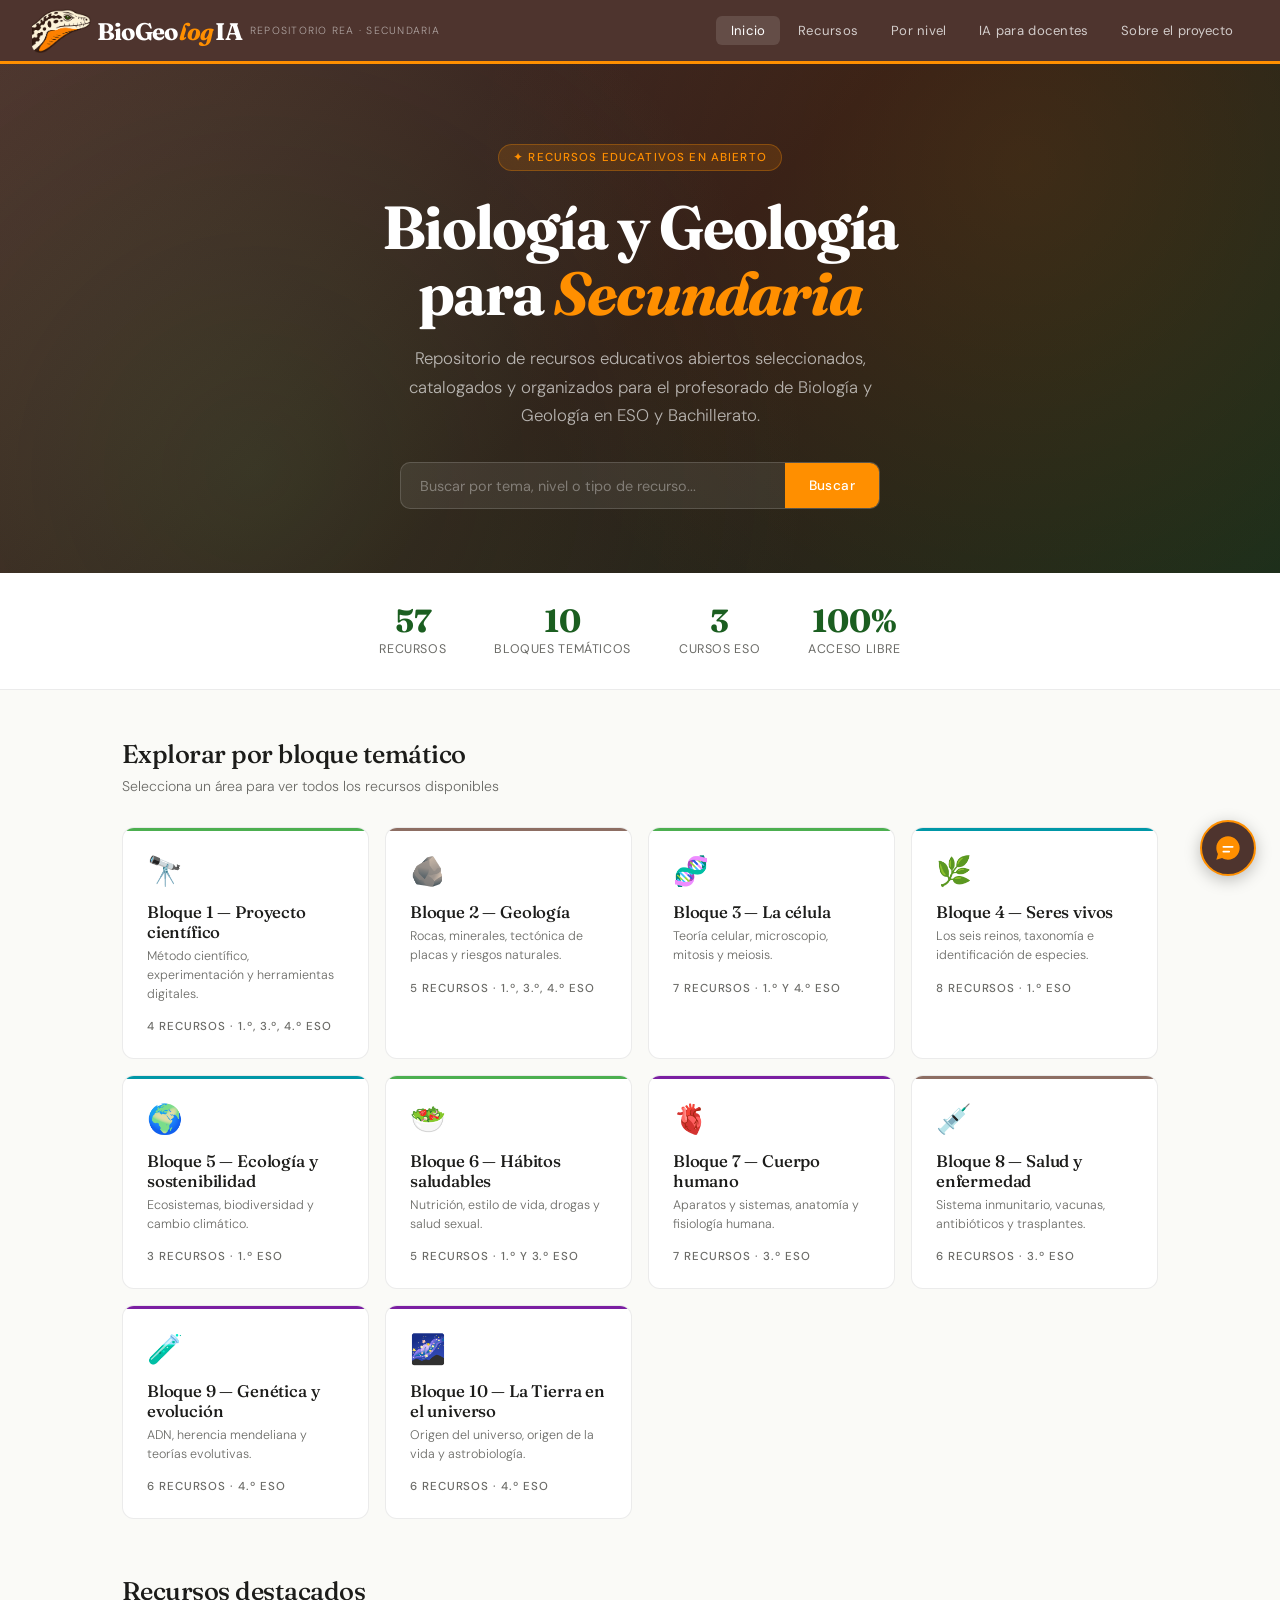
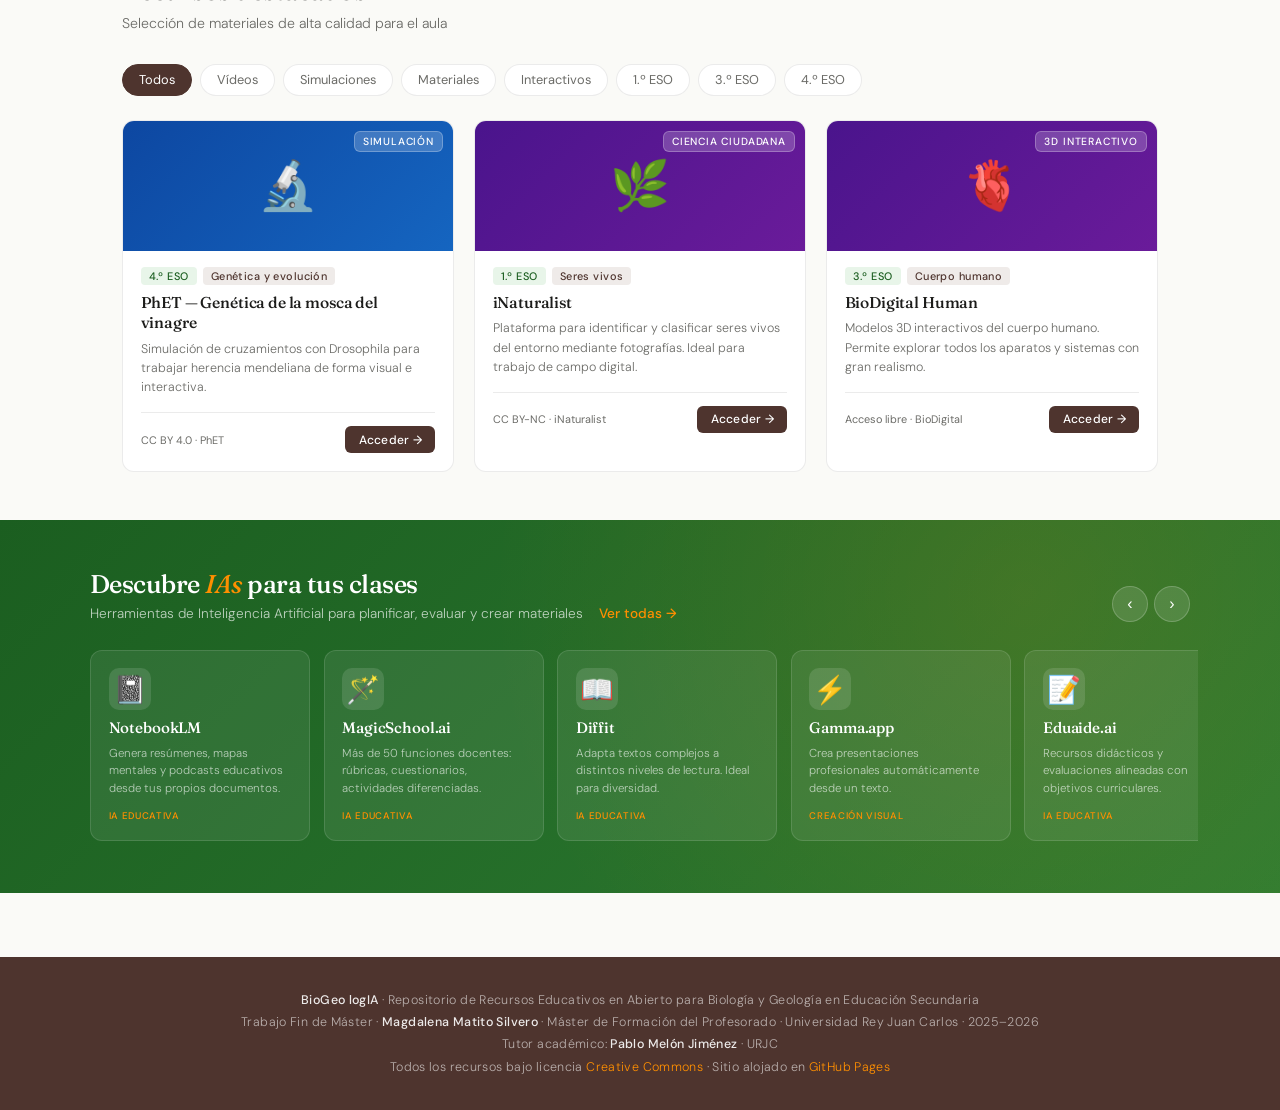
==== commit 73c1aed2: "Update logo" ====
--- a/index.html
+++ b/index.html
@@ -18,7 +18,8 @@
 <!-- ══ CABECERA ══ -->
 <header>
   <a href="index.html" class="logo">
-    BioGeo<span>log</span>IA
+    <img class="logo-img" src="assets/logo-mark.png" alt="">
+    <span class="logo-wm">BioGeo<span>log</span>IA</span>
     <span class="logo-sub">Repositorio REA · Secundaria</span>
   </a>
   <nav>
--- a/assets/css/styles.css
+++ b/assets/css/styles.css
@@ -62,12 +62,31 @@
   color: #FFF;
   letter-spacing: -0.03em;
   display: flex;
+  align-items: center;
+  text-decoration: none;
+}
+
+.logo-wm {
+  display: flex;
   align-items: baseline;
   gap: 2px;
-  text-decoration: none;
-}
-
-.logo span { color: var(--accent); font-style: italic; }
+  line-height: 1;
+  transform: translateY(1px);
+}
+
+.logo-wm > span { color: var(--accent); font-style: italic; }
+
+.logo-img {
+  height: 44px;
+  width: auto;
+  display: block;
+  align-self: center;
+  margin-right: 0.35rem;
+}
+
+@media (max-width: 640px) {
+  .logo-img { height: 36px; }
+}
 
 .logo-sub {
   font-family: 'DM Sans', sans-serif;
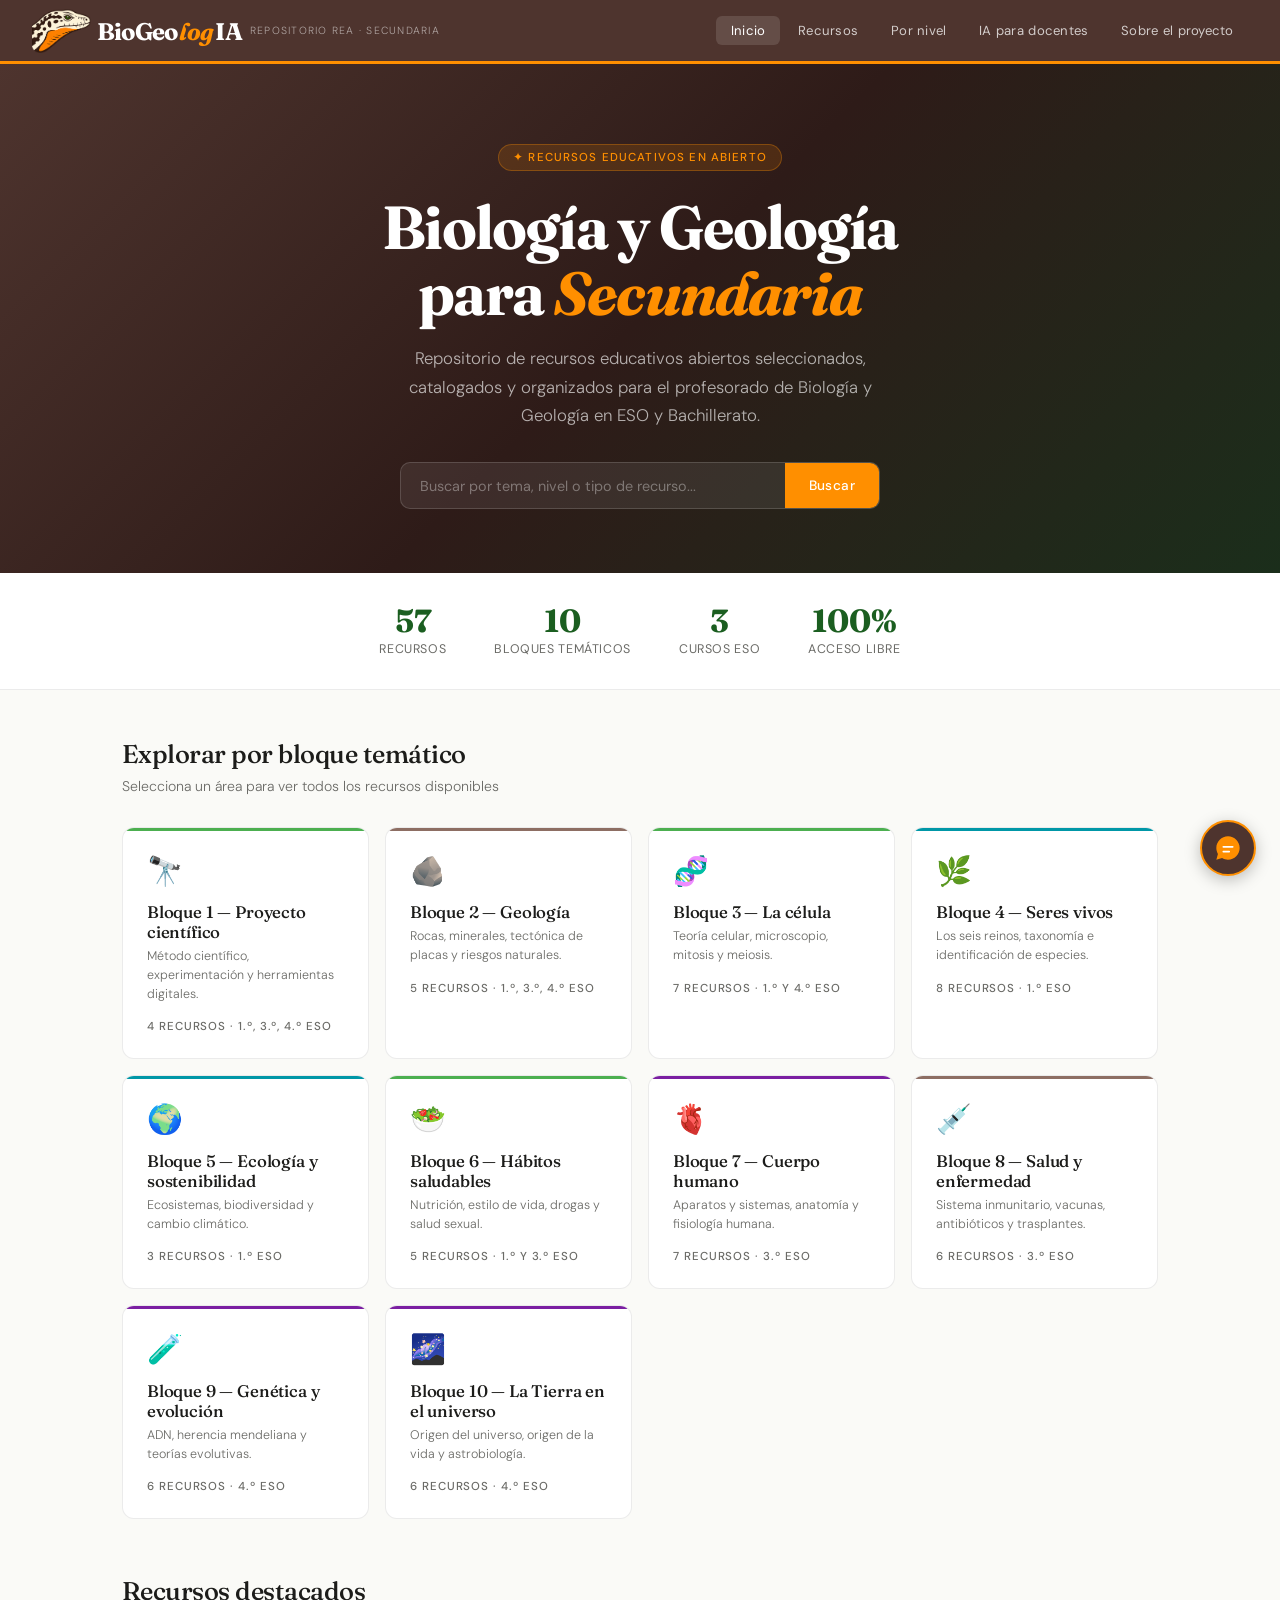
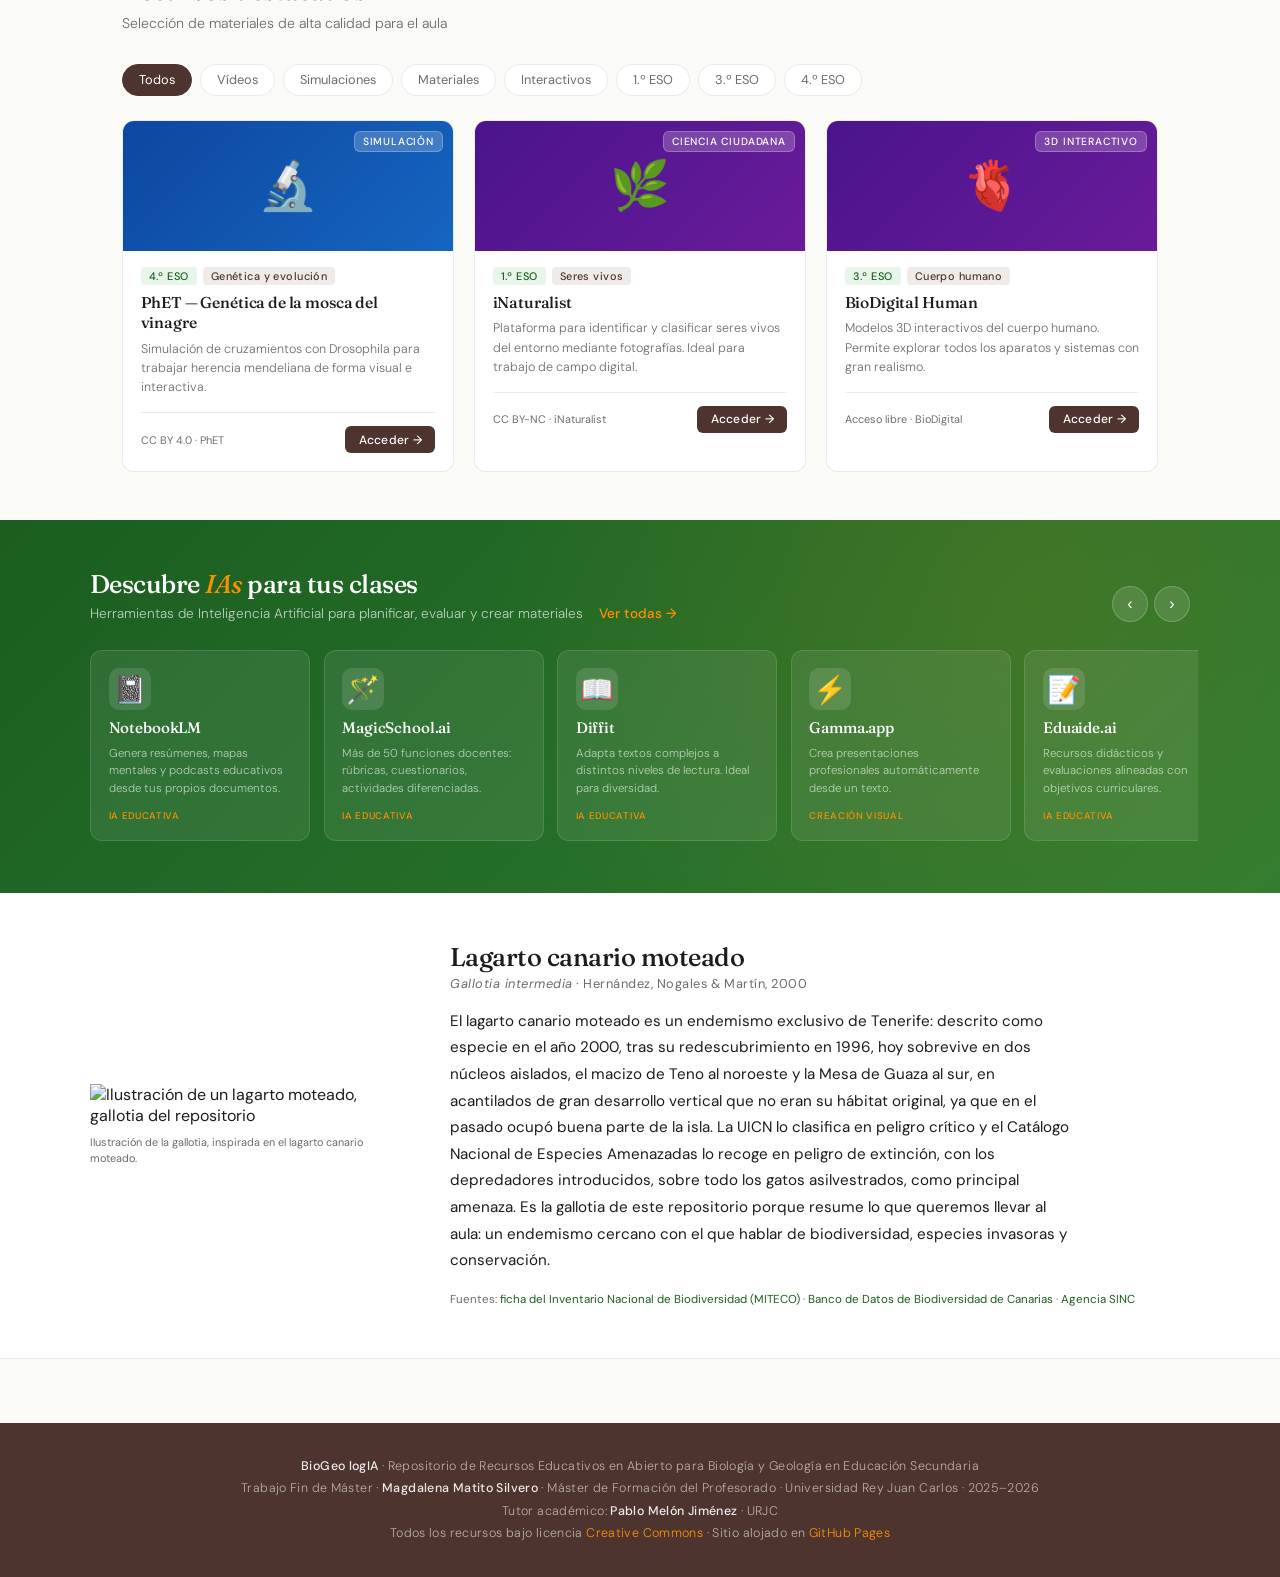
==== commit 050f80da: "feat: add search autocomplete with resource index" ====
--- a/index.html
+++ b/index.html
@@ -53,8 +53,13 @@
     <div class="hero-search">
       <input type="text" id="buscador" placeholder="Buscar por tema, nivel o tipo de recurso..." aria-label="Buscar recursos">
       <button onclick="buscar()">Buscar</button>
-    </div>
-  </div>
+      <div class="search-suggest" id="search-suggest" role="listbox" aria-label="Sugerencias"></div>
+    </div>
+  </div>
+  <a href="#gallotia" class="hero-gallotia" aria-label="Conoce más sobre la especie">
+    <span class="hero-gallotia-tip">Conoce más sobre la especie</span>
+    <img src="assets/img/gallotia.png" alt="">
+  </a>
 </section>
 
 <!-- ══ ESTADÍSTICAS ══ -->
@@ -317,6 +322,20 @@
     </div>
   </div>
 </section>
+<section class="gallotia" id="gallotia">
+  <div class="gallotia-inner">
+    <figure class="gallotia-fig">
+      <img src="assets/img/gallotia-gallotia.png" alt="Ilustración de un lagarto moteado, gallotia del repositorio">
+      <figcaption>Ilustración de la gallotia, inspirada en el lagarto canario moteado.</figcaption>
+    </figure>
+    <div>
+      <h2>Lagarto canario moteado</h2>
+      <div class="gallotia-sub"><i>Gallotia intermedia</i> · Hernández, Nogales &amp; Martín, 2000</div>
+      <p class="texto">El lagarto canario moteado es un endemismo exclusivo de Tenerife: descrito como especie en el año 2000, tras su redescubrimiento en 1996, hoy sobrevive en dos núcleos aislados, el macizo de Teno al noroeste y la Mesa de Guaza al sur, en acantilados de gran desarrollo vertical que no eran su hábitat original, ya que en el pasado ocupó buena parte de la isla. La UICN lo clasifica en peligro crítico y el Catálogo Nacional de Especies Amenazadas lo recoge en peligro de extinción, con los depredadores introducidos, sobre todo los gatos asilvestrados, como principal amenaza. Es la gallotia de este repositorio porque resume lo que queremos llevar al aula: un endemismo cercano con el que hablar de biodiversidad, especies invasoras y conservación.</p>
+      <p class="gallotia-fuentes">Fuentes: <a href="https://www.miteco.gob.es/content/dam/miteco/es/biodiversidad/temas/inventarios-nacionales/reptil_26_tcm30-98931.pdf" target="_blank" rel="noopener">ficha del Inventario Nacional de Biodiversidad (MITECO)</a> · <a href="https://www.biodiversidadcanarias.es/biota/especie/V00111" target="_blank" rel="noopener">Banco de Datos de Biodiversidad de Canarias</a> · <a href="https://www.agenciasinc.es/Reportajes/El-incierto-destino-del-lagarto-moteado-de-Tenerife" target="_blank" rel="noopener">Agencia SINC</a></p>
+    </div>
+  </div>
+</section>
 <!-- ══ PIE DE PÁGINA ══ -->
 <footer>
   <p><strong>BioGeo logIA</strong> · Repositorio de Recursos Educativos en Abierto para Biología y Geología en Educación Secundaria</p>
@@ -327,5 +346,7 @@
 
 <script src="assets/js/main.js"></script>
 <script src="assets/js/chatbot.js"></script>
+<script src="assets/js/search-index.js"></script>
+<script src="assets/js/buscador.js"></script>
 </body>
 </html>
--- a/assets/css/styles.css
+++ b/assets/css/styles.css
@@ -1707,3 +1707,295 @@
   color: var(--ia-visual);
   border-color: var(--ia-visual);
 }
+
+/* Buscador con sugerencias */
+
+/* el hero recorta por defecto (overflow:hidden): hay que dejar salir el desplegable */
+.hero { overflow: visible; }
+
+.hero-search { position: relative; overflow: visible; }
+
+.search-suggest {
+  display: none;
+  position: absolute;
+  top: calc(100% + 8px);
+  left: 0; right: 0;
+  background: var(--surface);
+  border: 1px solid var(--border);
+  border-radius: 10px;
+  box-shadow: 0 18px 40px -12px rgba(0,0,0,0.45);
+  overflow: hidden;
+  z-index: 60;
+  text-align: left;
+  max-height: 340px;
+  overflow-y: auto;
+}
+
+.search-suggest.open { display: block; }
+
+.ss-item {
+  display: flex;
+  align-items: flex-start;
+  gap: 0.7rem;
+  padding: 0.7rem 0.9rem;
+  text-decoration: none;
+  color: var(--text);
+  border-bottom: 1px solid var(--border);
+}
+
+.ss-item:last-child { border-bottom: none; }
+.ss-item.active { background: var(--bio-light); }
+
+.ss-kind {
+  flex-shrink: 0;
+  font-size: 0.6rem;
+  font-weight: 500;
+  letter-spacing: 0.07em;
+  text-transform: uppercase;
+  padding: 3px 7px;
+  border-radius: 5px;
+  margin-top: 2px;
+}
+
+.ss-kind.recurso { background: var(--bio-light); color: var(--bio); }
+.ss-kind.bloque  { background: var(--geo-light); color: var(--geo); }
+
+.ss-text { display: flex; flex-direction: column; gap: 2px; min-width: 0; }
+
+.ss-title {
+  font-family: 'DM Sans', sans-serif;
+  font-size: 0.86rem;
+  font-weight: 500;
+  line-height: 1.35;
+}
+
+.ss-title mark { background: none; color: var(--accent); font-weight: 500; }
+
+.ss-meta {
+  font-size: 0.72rem;
+  color: var(--text-muted);
+  font-weight: 400;
+  line-height: 1.4;
+}
+
+.ss-empty {
+  padding: 0.9rem;
+  font-size: 0.82rem;
+  color: var(--text-muted);
+  font-weight: 300;
+}
+
+/* tarjeta resaltada al llegar desde el buscador */
+.resource-card--destacado {
+  border-color: var(--accent) !important;
+  box-shadow: 0 0 0 3px rgba(255,143,0,0.18);
+}
+
+.search-aviso {
+  font-size: 0.78rem;
+  color: var(--text-muted);
+  margin-left: auto;
+  font-weight: 400;
+}
+
+.search-aviso a { color: var(--bio); text-decoration: underline; }
+
+.hero-search input { border-radius: 9px 0 0 9px; }
+.hero-search button { border-radius: 0 9px 9px 0; }
+
+.hero {
+  background: url('../img/hero-piel.jpg') center / cover no-repeat,
+              linear-gradient(135deg, var(--geo) 0%, #2E1B18 50%, #1B2E1B 100%);
+}
+.hero::before { display: none; }
+
+.gallotia {
+  background: var(--surface);
+  border-bottom: 1px solid var(--border);
+  padding: 3rem 2rem;
+}
+
+.gallotia-inner {
+  max-width: 1100px;
+  margin: 0 auto;
+  display: grid;
+  grid-template-columns: minmax(0, 320px) minmax(0, 1fr);
+  gap: 2.5rem;
+  align-items: center;
+}
+
+.gallotia-fig { margin: 0; }
+
+.gallotia-fig img {
+  width: 100%;
+  height: auto;
+  display: block;
+}
+
+.gallotia-fig figcaption {
+  font-size: 0.68rem;
+  color: var(--text-muted);
+  font-weight: 400;
+  margin-top: 0.5rem;
+  line-height: 1.5;
+}
+
+.gallotia-eyebrow {
+  display: inline-block;
+  background: var(--bio-light);
+  color: var(--bio);
+  font-size: 0.68rem;
+  font-weight: 500;
+  letter-spacing: 0.1em;
+  text-transform: uppercase;
+  padding: 0.25rem 0.7rem;
+  border-radius: 100px;
+  margin-bottom: 0.9rem;
+}
+
+.gallotia h2 {
+  font-family: 'Fraunces', serif;
+  font-size: 1.6rem;
+  font-weight: 500;
+  letter-spacing: -0.02em;
+  margin-bottom: 0.15rem;
+}
+
+.gallotia h2 i { font-style: italic; color: var(--bio); }
+
+.gallotia-sub {
+  font-size: 0.8rem;
+  color: var(--text-muted);
+  font-weight: 400;
+  letter-spacing: 0.04em;
+  margin-bottom: 1rem;
+}
+
+.gallotia p.texto {
+  font-size: 0.95rem;
+  line-height: 1.75;
+  color: var(--text);
+  font-weight: 400;
+  max-width: 62ch;
+}
+
+.gallotia-datos {
+  display: flex;
+  gap: 1.6rem;
+  flex-wrap: wrap;
+  margin-top: 1.4rem;
+  padding-top: 1.2rem;
+  border-top: 1px solid var(--border);
+}
+
+.gallotia-dato { display: flex; flex-direction: column; gap: 2px; }
+
+.gallotia-dato span {
+  font-size: 0.62rem;
+  font-weight: 500;
+  letter-spacing: 0.08em;
+  text-transform: uppercase;
+  color: var(--text-muted);
+}
+
+.gallotia-dato b {
+  font-family: 'DM Sans', sans-serif;
+  font-size: 0.86rem;
+  font-weight: 500;
+  color: var(--text);
+}
+
+.gallotia-dato b.critico { color: #B71C1C; }
+
+.gallotia-fuentes {
+  font-size: 0.72rem;
+  color: var(--text-muted);
+  margin-top: 1.1rem;
+  line-height: 1.6;
+  font-weight: 400;
+}
+
+.gallotia-fuentes a { color: var(--bio); text-decoration: none; }
+.gallotia-fuentes a:hover { text-decoration: underline; }
+
+@media (max-width: 720px) {
+  .gallotia-inner { grid-template-columns: 1fr; gap: 1.6rem; }
+  .gallotia-fig { max-width: 280px; }
+}
+
+/* ── botón gallotia en la esquina inferior derecha del hero ── */
+
+.hero-gallotia {
+  position: absolute;
+  right: 1.6rem;
+  bottom: 0;
+  z-index: 3;
+  display: block;
+  line-height: 0;
+  transition: transform 0.25s ease;
+}
+
+.hero-gallotia img {
+  width: 170px;
+  height: auto;
+  display: block;
+  filter: drop-shadow(0 10px 18px rgba(0,0,0,0.45));
+}
+
+.hero-gallotia:hover { transform: translateY(-6px); }
+
+.hero-gallotia-tip {
+  position: absolute;
+  right: 0;
+  bottom: calc(100% + 6px);
+  background: var(--surface);
+  color: var(--text);
+  font-family: 'DM Sans', sans-serif;
+  font-size: 0.75rem;
+  font-weight: 500;
+  letter-spacing: 0.02em;
+  line-height: 1.3;
+  white-space: nowrap;
+  padding: 0.45rem 0.8rem;
+  border-radius: 8px;
+  box-shadow: 0 8px 20px -6px rgba(0,0,0,0.5);
+  opacity: 0;
+  transform: translateY(4px);
+  transition: opacity 0.2s ease, transform 0.2s ease;
+  pointer-events: none;
+}
+
+.hero-gallotia-tip::after {
+  content: '';
+  position: absolute;
+  right: 22px;
+  top: 100%;
+  border: 6px solid transparent;
+  border-top-color: var(--surface);
+}
+
+.hero-gallotia:hover .hero-gallotia-tip,
+.hero-gallotia:focus-visible .hero-gallotia-tip {
+  opacity: 1;
+  transform: translateY(0);
+}
+
+@media (max-width: 900px) {
+  .hero-gallotia img { width: 120px; }
+}
+
+@media (max-width: 640px) {
+  .hero-gallotia { display: none; }
+}
+
+/* mención breve en el pie */
+.footer-gallotia {
+  display: inline-flex;
+  align-items: center;
+  gap: 0.5rem;
+  margin-top: 0.4rem;
+}
+
+.footer-gallotia img { height: 26px; width: auto; opacity: 0.85; }
+
+html { scroll-behavior: smooth; }
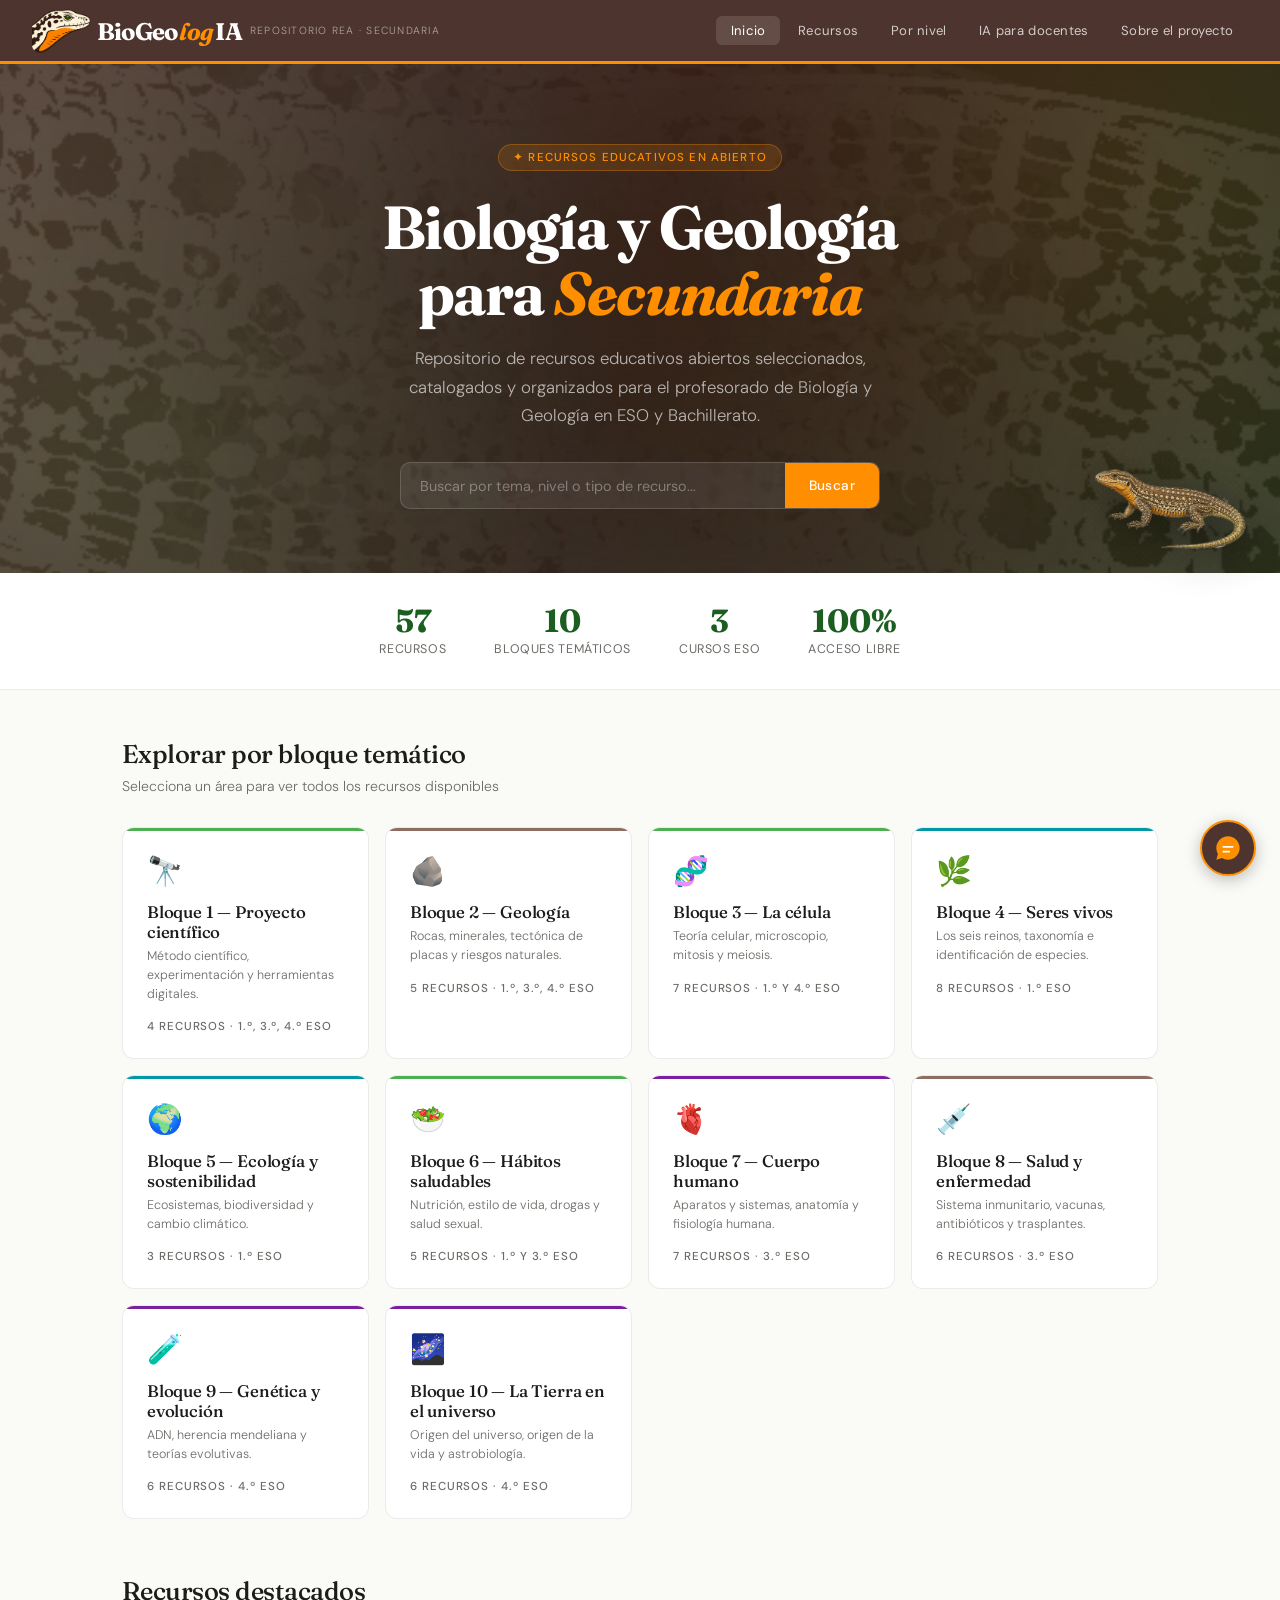
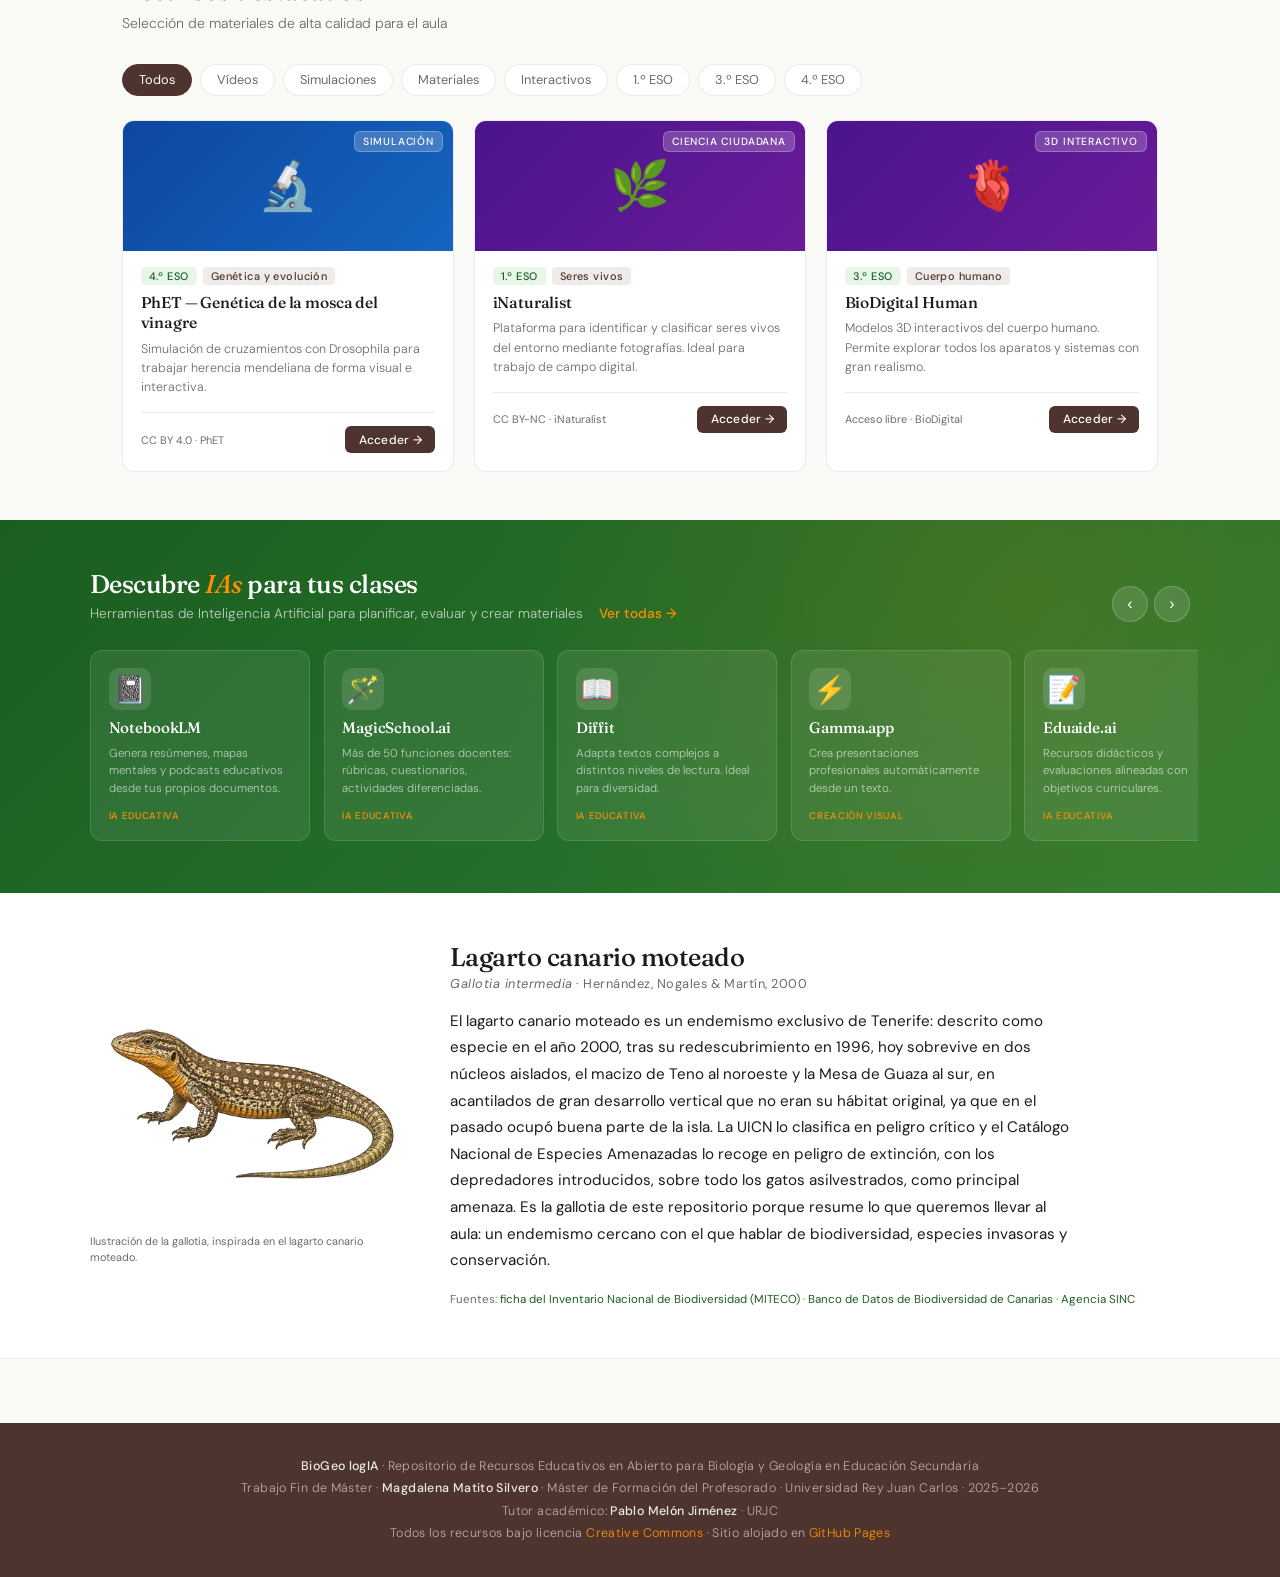
==== commit 168c55cc: "fix: correct image path" ====
--- a/index.html
+++ b/index.html
@@ -325,7 +325,7 @@
 <section class="gallotia" id="gallotia">
   <div class="gallotia-inner">
     <figure class="gallotia-fig">
-      <img src="assets/img/gallotia-gallotia.png" alt="Ilustración de un lagarto moteado, gallotia del repositorio">
+      <img src="assets/img/gallotia.png" alt="Ilustración de un lagarto moteado, gallotia del repositorio">
       <figcaption>Ilustración de la gallotia, inspirada en el lagarto canario moteado.</figcaption>
     </figure>
     <div>
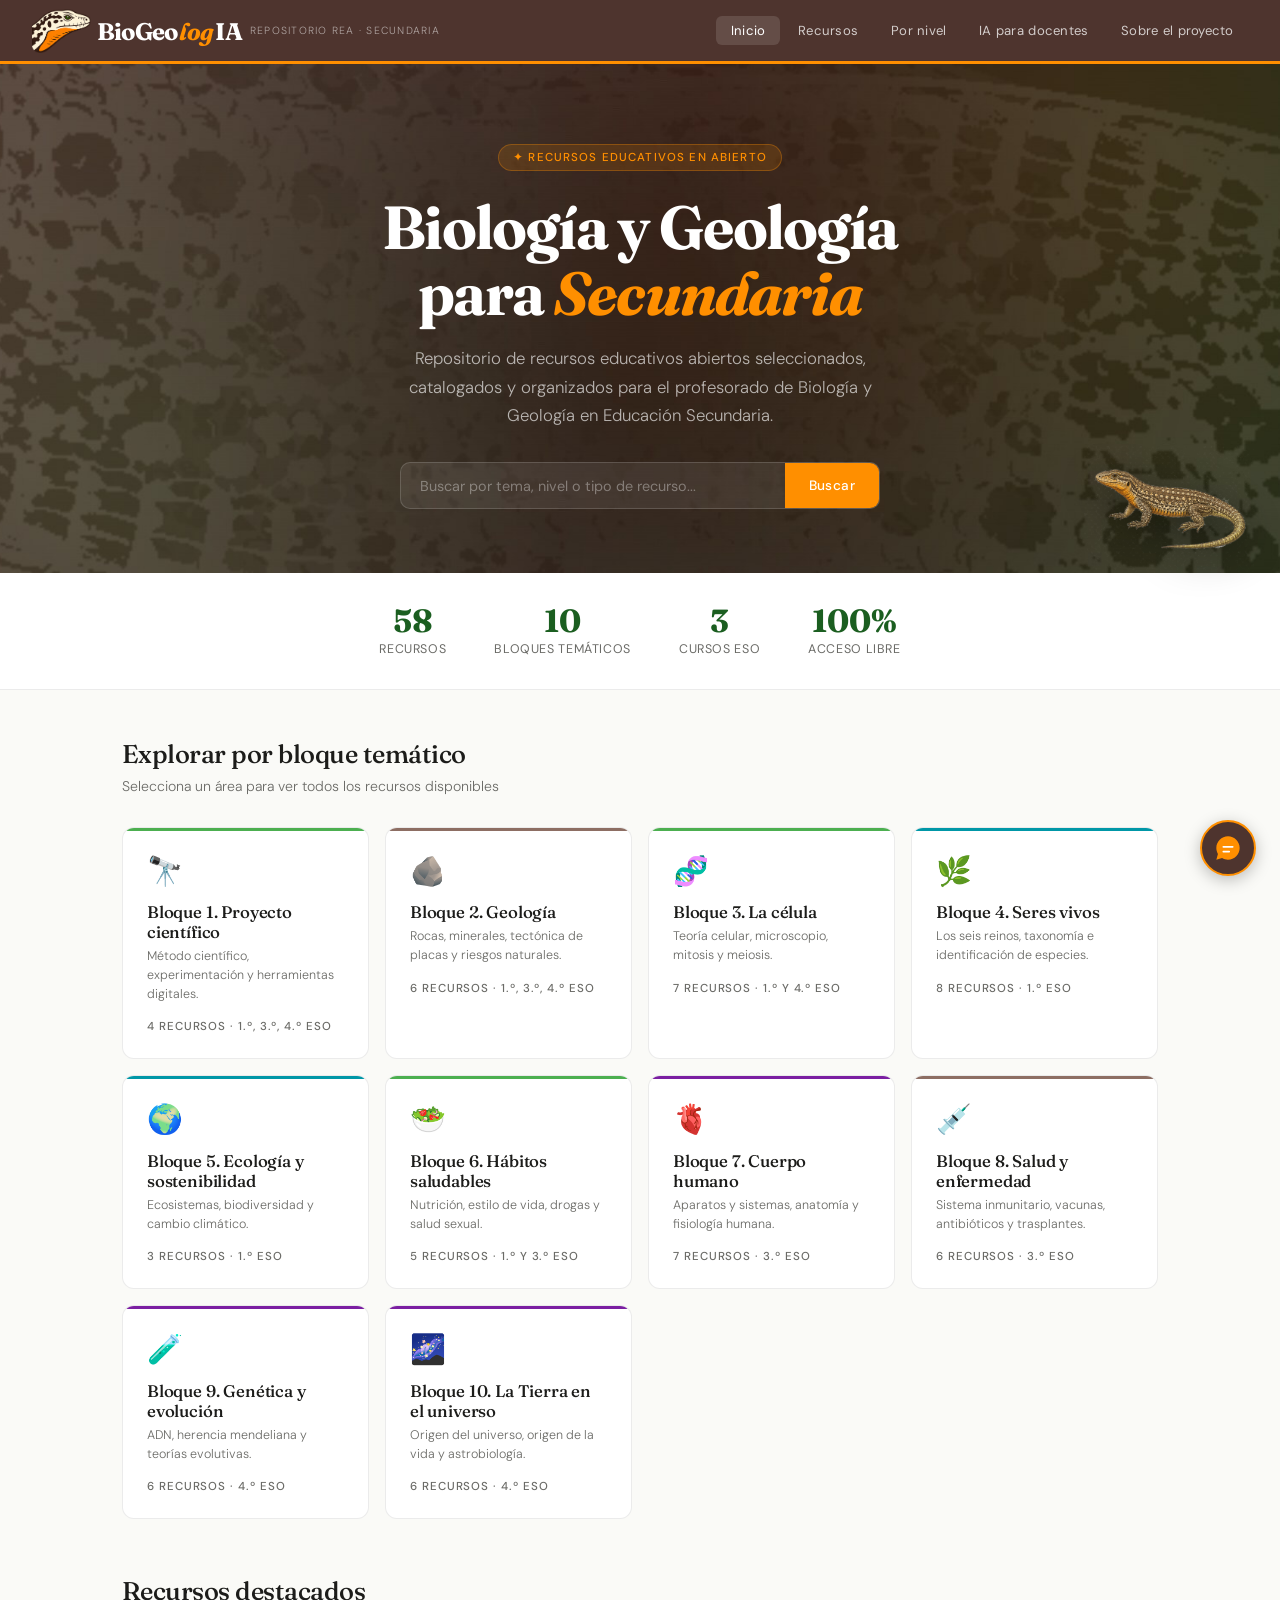
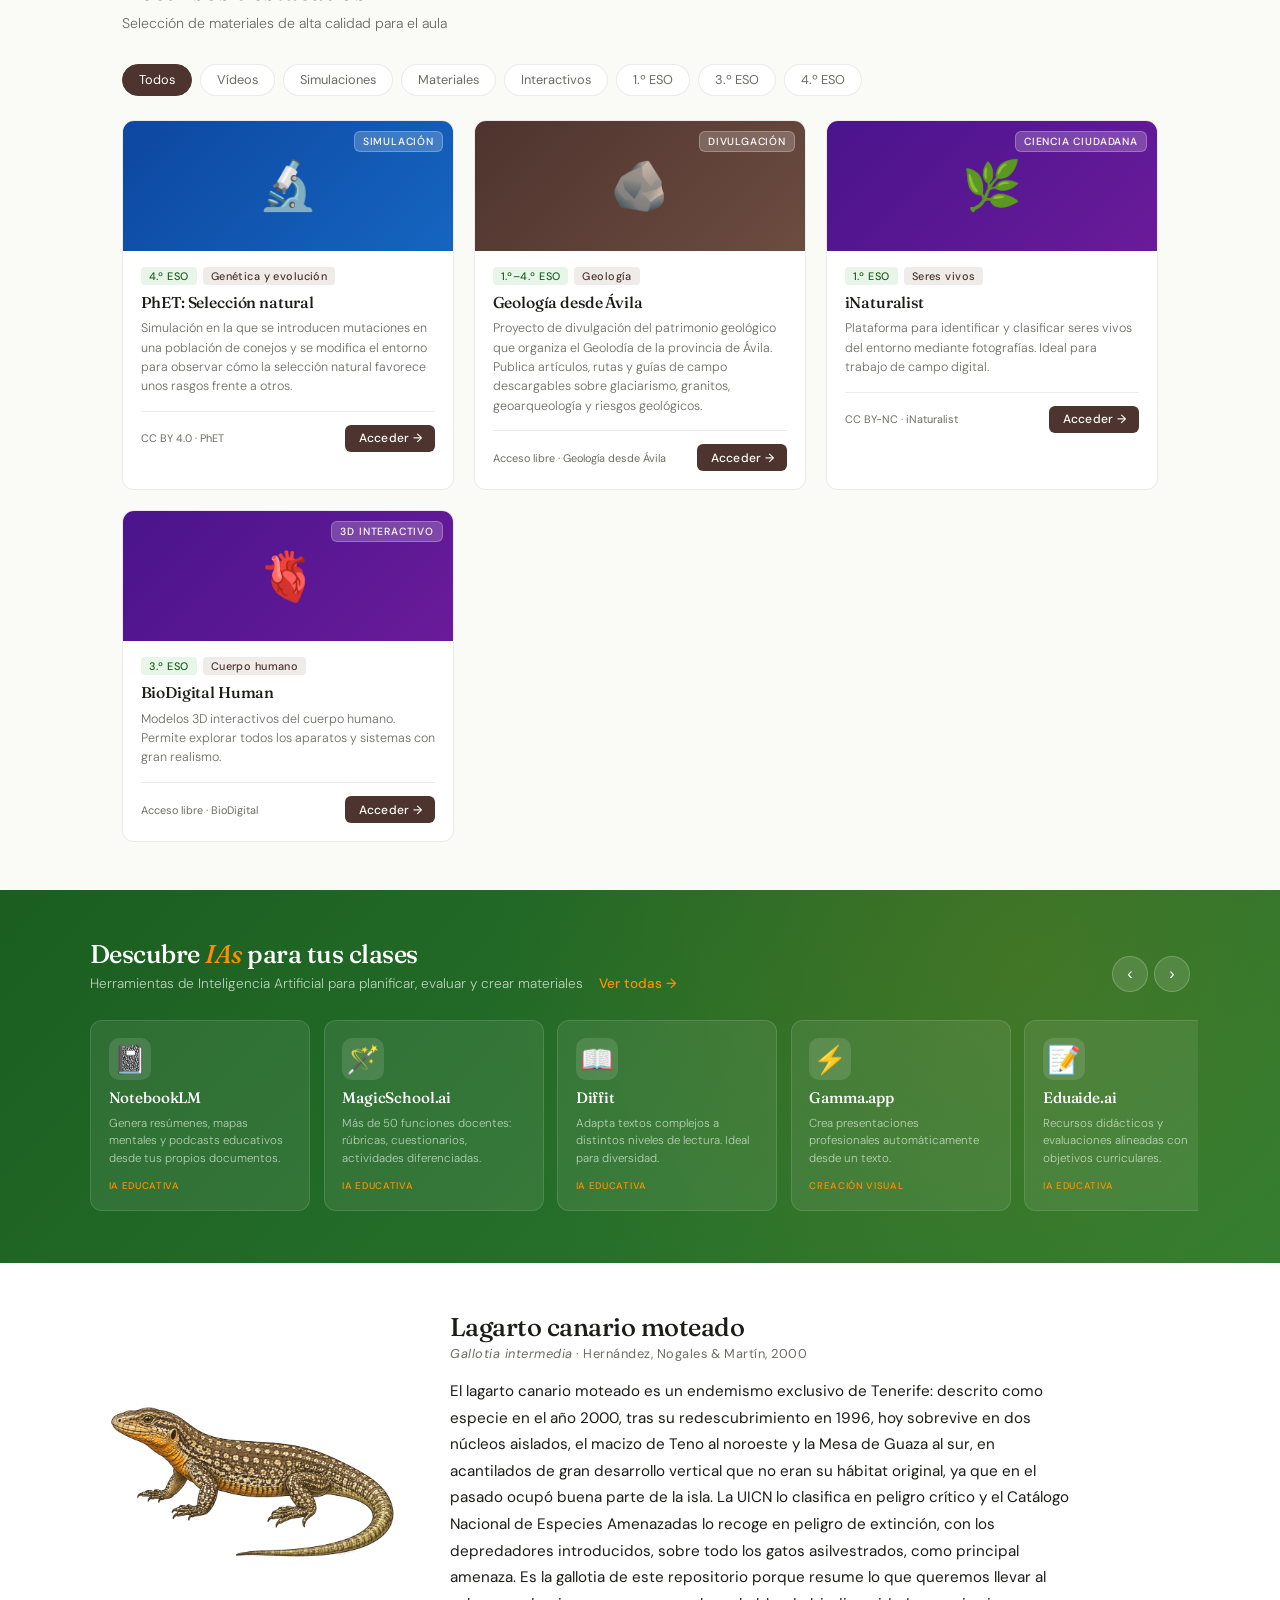
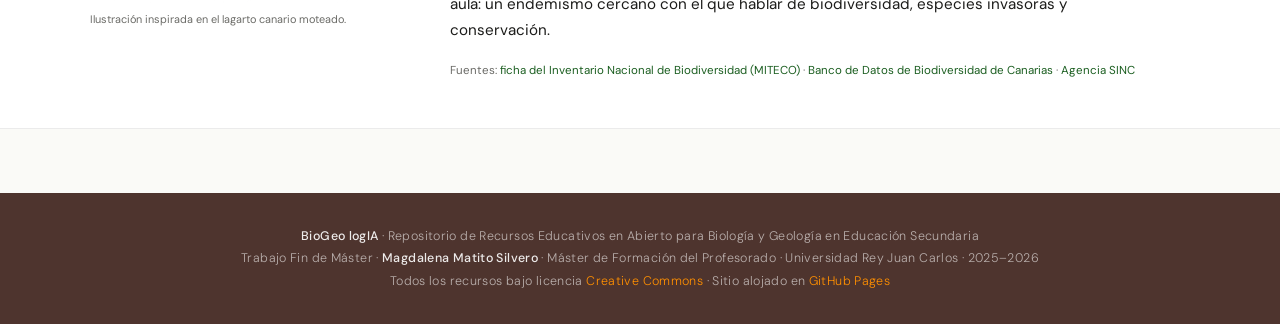
==== commit c099a062: "feat: add Geología desde Ávila resource, restyle IA tabs, swap featured PhET sim" ====
--- a/index.html
+++ b/index.html
@@ -3,8 +3,8 @@
 <head>
 <meta charset="UTF-8">
 <meta name="viewport" content="width=device-width, initial-scale=1.0">
-<title>BioGeo logIA — Repositorio REA Biología y Geología</title>
-<meta name="description" content="Repositorio de Recursos Educativos en Abierto para la enseñanza de Biología y Geología en Educación Secundaria. Trabajo Fin de Máster — URJC 2025-2026.">
+<title>BioGeo logIA · Repositorio REA</title>
+<meta name="description" content="Repositorio de Recursos Educativos en Abierto para la enseñanza de Biología y Geología en Educación Secundaria. Trabajo Fin de Máster, URJC 2025-2026.">
 <link rel="icon" type="image/x-icon" href="./favicon.ico">
 <link rel="icon" type="image/png" sizes="16x16" href="./assets/icons/favicon-16x16.png">
 <link rel="icon" type="image/png" sizes="32x32" href="./assets/icons/favicon-32x32.png">
@@ -49,7 +49,7 @@
   <div class="hero-content">
     <div class="hero-badge">✦ Recursos Educativos en Abierto</div>
     <h1>Biología y Geología<br>para <em>Secundaria</em></h1>
-    <p>Repositorio de recursos educativos abiertos seleccionados, catalogados y organizados para el profesorado de Biología y Geología en ESO y Bachillerato.</p>
+    <p>Repositorio de recursos educativos abiertos seleccionados, catalogados y organizados para el profesorado de Biología y Geología en Educación Secundaria.</p>
     <div class="hero-search">
       <input type="text" id="buscador" placeholder="Buscar por tema, nivel o tipo de recurso..." aria-label="Buscar recursos">
       <button onclick="buscar()">Buscar</button>
@@ -65,7 +65,7 @@
 <!-- ══ ESTADÍSTICAS ══ -->
 <div class="stats">
   <div class="stat">
-    <div class="stat-num">57</div>
+    <div class="stat-num">58</div>
     <div class="stat-label">Recursos</div>
   </div>
   <div class="stat">
@@ -92,61 +92,61 @@
   <div class="categories">
     <a href="recursos.html#proyecto-cientifico" class="cat-card bio">
       <span class="cat-icon">🔭</span>
-      <h3>Bloque 1 — Proyecto científico</h3>
+      <h3>Bloque 1. Proyecto científico</h3>
       <p>Método científico, experimentación y herramientas digitales.</p>
       <div class="cat-count">4 recursos · 1.º, 3.º, 4.º ESO</div>
     </a>
     <a href="recursos.html#geologia" class="cat-card geo">
       <span class="cat-icon">🪨</span>
-      <h3>Bloque 2 — Geología</h3>
+      <h3>Bloque 2. Geología</h3>
       <p>Rocas, minerales, tectónica de placas y riesgos naturales.</p>
-      <div class="cat-count">5 recursos · 1.º, 3.º, 4.º ESO</div>
+      <div class="cat-count">6 recursos · 1.º, 3.º, 4.º ESO</div>
     </a>
     <a href="recursos.html#celula" class="cat-card bio">
       <span class="cat-icon">🧬</span>
-      <h3>Bloque 3 — La célula</h3>
+      <h3>Bloque 3. La célula</h3>
       <p>Teoría celular, microscopio, mitosis y meiosis.</p>
       <div class="cat-count">7 recursos · 1.º y 4.º ESO</div>
     </a>
     <a href="recursos.html#seres-vivos" class="cat-card eco">
       <span class="cat-icon">🌿</span>
-      <h3>Bloque 4 — Seres vivos</h3>
+      <h3>Bloque 4. Seres vivos</h3>
       <p>Los seis reinos, taxonomía e identificación de especies.</p>
       <div class="cat-count">8 recursos · 1.º ESO</div>
     </a>
     <a href="recursos.html#ecologia" class="cat-card eco">
       <span class="cat-icon">🌍</span>
-      <h3>Bloque 5 — Ecología y sostenibilidad</h3>
+      <h3>Bloque 5. Ecología y sostenibilidad</h3>
       <p>Ecosistemas, biodiversidad y cambio climático.</p>
       <div class="cat-count">3 recursos · 1.º ESO</div>
     </a>
     <a href="recursos.html#habitos" class="cat-card bio">
       <span class="cat-icon">🥗</span>
-      <h3>Bloque 6 — Hábitos saludables</h3>
+      <h3>Bloque 6. Hábitos saludables</h3>
       <p>Nutrición, estilo de vida, drogas y salud sexual.</p>
       <div class="cat-count">5 recursos · 1.º y 3.º ESO</div>
     </a>
     <a href="recursos.html#cuerpo-humano" class="cat-card evo">
       <span class="cat-icon">🫀</span>
-      <h3>Bloque 7 — Cuerpo humano</h3>
+      <h3>Bloque 7. Cuerpo humano</h3>
       <p>Aparatos y sistemas, anatomía y fisiología humana.</p>
       <div class="cat-count">7 recursos · 3.º ESO</div>
     </a>
     <a href="recursos.html#salud-enfermedad" class="cat-card geo">
       <span class="cat-icon">💉</span>
-      <h3>Bloque 8 — Salud y enfermedad</h3>
+      <h3>Bloque 8. Salud y enfermedad</h3>
       <p>Sistema inmunitario, vacunas, antibióticos y trasplantes.</p>
       <div class="cat-count">6 recursos · 3.º ESO</div>
     </a>
     <a href="recursos.html#genetica-evolucion" class="cat-card evo">
       <span class="cat-icon">🧪</span>
-      <h3>Bloque 9 — Genética y evolución</h3>
+      <h3>Bloque 9. Genética y evolución</h3>
       <p>ADN, herencia mendeliana y teorías evolutivas.</p>
       <div class="cat-count">6 recursos · 4.º ESO</div>
     </a>
     <a href="recursos.html#tierra-universo" class="cat-card evo">
       <span class="cat-icon">🌌</span>
-      <h3>Bloque 10 — La Tierra en el universo</h3>
+      <h3>Bloque 10. La Tierra en el universo</h3>
       <p>Origen del universo, origen de la vida y astrobiología.</p>
       <div class="cat-count">6 recursos · 4.º ESO</div>
     </a>
@@ -179,11 +179,30 @@
           <span class="tag nivel">4.º ESO</span>
           <span class="tag materia">Genética y evolución</span>
         </div>
-        <h4>PhET — Genética de la mosca del vinagre</h4>
-        <p>Simulación de cruzamientos con Drosophila para trabajar herencia mendeliana de forma visual e interactiva.</p>
+        <h4>PhET: Selección natural</h4>
+        <p>Simulación en la que se introducen mutaciones en una población de conejos y se modifica el entorno para observar cómo la selección natural favorece unos rasgos frente a otros.</p>
         <div class="resource-footer">
           <span class="license">CC BY 4.0 · PhET</span>
-          <a href="https://phet.colorado.edu/es/simulations/fruit-fly-genetics" target="_blank" class="btn-access">Acceder →</a>
+          <a href="https://phet.colorado.edu/es/simulations/natural-selection" target="_blank" class="btn-access">Acceder →</a>
+        </div>
+      </div>
+    </div>
+
+    <div class="resource-card" data-tipo="doc" data-nivel="3eso">
+      <div class="resource-thumb doc">
+        🪨
+        <span class="resource-type-badge">Divulgación</span>
+      </div>
+      <div class="resource-body">
+        <div class="resource-meta">
+          <span class="tag nivel">1.º–4.º ESO</span>
+          <span class="tag materia">Geología</span>
+        </div>
+        <h4>Geología desde Ávila</h4>
+        <p>Proyecto de divulgación del patrimonio geológico que organiza el Geolodía de la provincia de Ávila. Publica artículos, rutas y guías de campo descargables sobre glaciarismo, granitos, geoarqueología y riesgos geológicos.</p>
+        <div class="resource-footer">
+          <span class="license">Acceso libre · Geología desde Ávila</span>
+          <a href="https://geolodiaavila.com" target="_blank" class="btn-access">Acceder →</a>
         </div>
       </div>
     </div>
@@ -326,7 +345,7 @@
   <div class="gallotia-inner">
     <figure class="gallotia-fig">
       <img src="assets/img/gallotia.png" alt="Ilustración de un lagarto moteado, gallotia del repositorio">
-      <figcaption>Ilustración de la gallotia, inspirada en el lagarto canario moteado.</figcaption>
+      <figcaption>Ilustración inspirada en el lagarto canario moteado.</figcaption>
     </figure>
     <div>
       <h2>Lagarto canario moteado</h2>
@@ -340,7 +359,6 @@
 <footer>
   <p><strong>BioGeo logIA</strong> · Repositorio de Recursos Educativos en Abierto para Biología y Geología en Educación Secundaria</p>
   <p>Trabajo Fin de Máster · <strong>Magdalena Matito Silvero</strong> · Máster de Formación del Profesorado · Universidad Rey Juan Carlos · 2025–2026</p>
-  <p>Tutor académico: <strong>Pablo Melón Jiménez</strong> · URJC</p>
   <p>Todos los recursos bajo licencia <a href="https://creativecommons.org/licenses/by/4.0/" target="_blank">Creative Commons</a> · Sitio alojado en <a href="https://pages.github.com" target="_blank">GitHub Pages</a></p>
 </footer>
 
--- a/assets/css/styles.css
+++ b/assets/css/styles.css
@@ -1668,45 +1668,38 @@
 .btn-ia:hover { background: #2E1B18; }
 
 .ia-tabs {
-  display: flex;
-  gap: 0.5rem;
-  margin-bottom: 2.5rem;
-  flex-wrap: wrap;
+  background: var(--surface);
+  border-bottom: 1px solid var(--border);
+  padding: 0 2rem;
+  position: sticky;
+  top: 64px;
+  z-index: 90;
+  display: flex;
+  max-width: 100%;
+  overflow-x: auto;
 }
 
 .ia-tab {
+  padding: 1rem 1.5rem;
+  font-size: 0.88rem;
+  font-weight: 500;
+  color: var(--text-muted);
+  text-decoration: none;
+  border-bottom: 3px solid transparent;
+  transition: all 0.2s;
+  white-space: nowrap;
   font-family: 'DM Sans', sans-serif;
-  font-size: 0.85rem;
-  font-weight: 500;
-  padding: 0.55rem 1.2rem;
-  border: 2px solid var(--border);
-  border-radius: 8px;
   cursor: pointer;
-  transition: all 0.2s;
-  background: var(--surface);
-  color: var(--text-muted);
-}
-
-.ia-tab.general:hover,
-.ia-tab.general.active {
-  background: var(--ia-general-light);
-  color: var(--ia-general);
-  border-color: var(--ia-general);
-}
-
-.ia-tab.educativa:hover,
-.ia-tab.educativa.active {
-  background: var(--ia-edu-light);
-  color: var(--ia-edu);
-  border-color: var(--ia-edu);
-}
-
-.ia-tab.visual:hover,
-.ia-tab.visual.active {
-  background: var(--ia-visual-light);
-  color: var(--ia-visual);
-  border-color: var(--ia-visual);
-}
+  background: none;
+  border-top: none;
+  border-left: none;
+  border-right: none;
+}
+
+.ia-tab:hover { color: var(--text); }
+.ia-tab.general.active   { color: var(--ia-general); border-bottom-color: var(--ia-general); }
+.ia-tab.educativa.active { color: var(--ia-edu); border-bottom-color: var(--ia-edu); }
+.ia-tab.visual.active    { color: var(--ia-visual); border-bottom-color: var(--ia-visual); }
 
 /* Buscador con sugerencias */
 
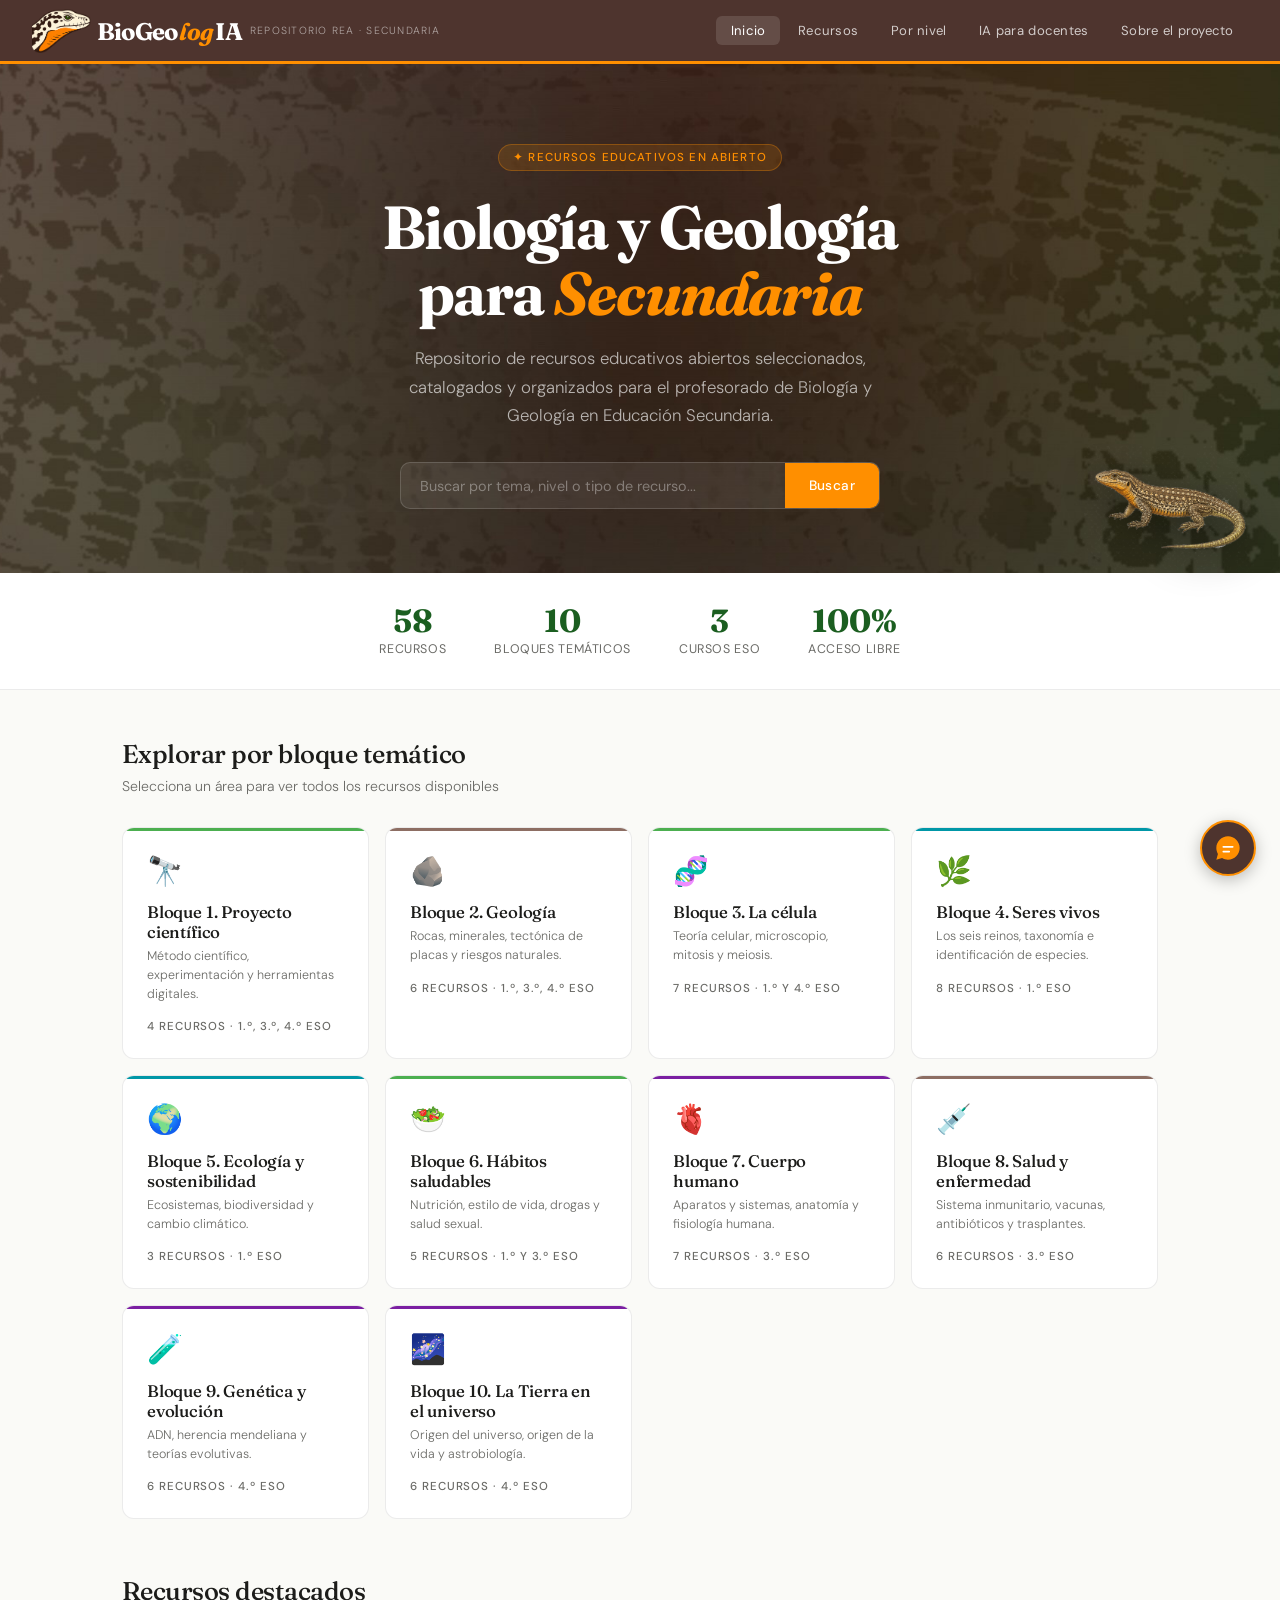
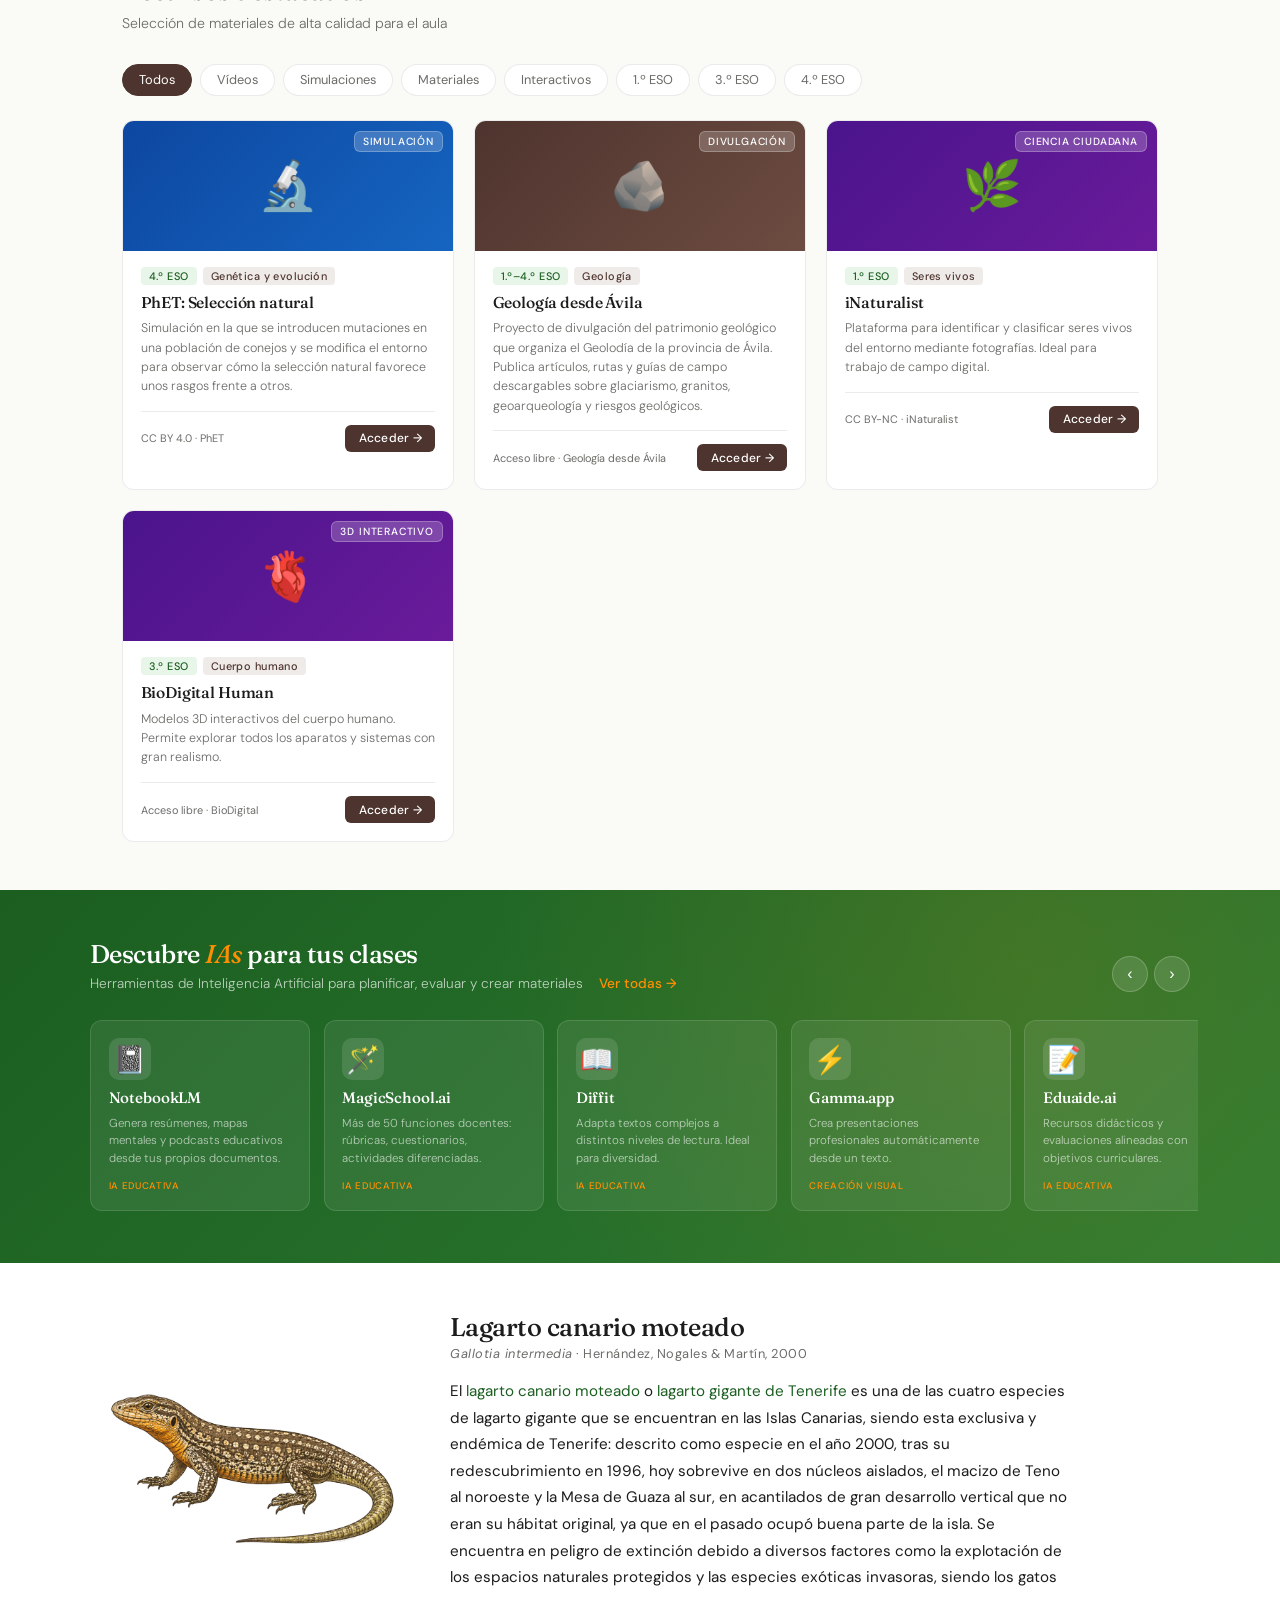
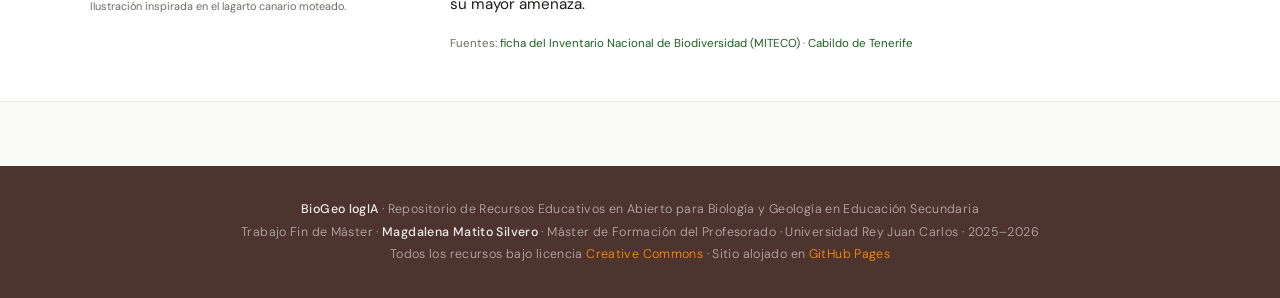
==== commit aeec03c8: "Add CLI tools to edit resources" ====
--- a/index.html
+++ b/index.html
@@ -350,8 +350,8 @@
     <div>
       <h2>Lagarto canario moteado</h2>
       <div class="gallotia-sub"><i>Gallotia intermedia</i> · Hernández, Nogales &amp; Martín, 2000</div>
-      <p class="texto">El lagarto canario moteado es un endemismo exclusivo de Tenerife: descrito como especie en el año 2000, tras su redescubrimiento en 1996, hoy sobrevive en dos núcleos aislados, el macizo de Teno al noroeste y la Mesa de Guaza al sur, en acantilados de gran desarrollo vertical que no eran su hábitat original, ya que en el pasado ocupó buena parte de la isla. La UICN lo clasifica en peligro crítico y el Catálogo Nacional de Especies Amenazadas lo recoge en peligro de extinción, con los depredadores introducidos, sobre todo los gatos asilvestrados, como principal amenaza. Es la gallotia de este repositorio porque resume lo que queremos llevar al aula: un endemismo cercano con el que hablar de biodiversidad, especies invasoras y conservación.</p>
-      <p class="gallotia-fuentes">Fuentes: <a href="https://www.miteco.gob.es/content/dam/miteco/es/biodiversidad/temas/inventarios-nacionales/reptil_26_tcm30-98931.pdf" target="_blank" rel="noopener">ficha del Inventario Nacional de Biodiversidad (MITECO)</a> · <a href="https://www.biodiversidadcanarias.es/biota/especie/V00111" target="_blank" rel="noopener">Banco de Datos de Biodiversidad de Canarias</a> · <a href="https://www.agenciasinc.es/Reportajes/El-incierto-destino-del-lagarto-moteado-de-Tenerife" target="_blank" rel="noopener">Agencia SINC</a></p>
+      <p class="texto">El <span style="color: var(--bio);">lagarto canario moteado</span> o <span style="color: var(--bio);">lagarto gigante de Tenerife</span> es una de las cuatro especies de lagarto gigante que se encuentran en las Islas Canarias, siendo esta exclusiva y endémica de Tenerife: descrito como especie en el año 2000, tras su redescubrimiento en 1996, hoy sobrevive en dos núcleos aislados, el macizo de Teno al noroeste y la Mesa de Guaza al sur, en acantilados de gran desarrollo vertical que no eran su hábitat original, ya que en el pasado ocupó buena parte de la isla. Se encuentra en peligro de extinción debido a diversos factores como la explotación de los espacios naturales protegidos y las especies exóticas invasoras, siendo los gatos su mayor amenaza.</p>
+      <p class="gallotia-fuentes">Fuentes: <a href="https://www.miteco.gob.es/content/dam/miteco/es/biodiversidad/temas/inventarios-nacionales/reptil_26_tcm30-98931.pdf" target="_blank" rel="noopener">ficha del Inventario Nacional de Biodiversidad (MITECO)</a> · <a href="https://www.tenerife.es/lagarto-gigante-de-tenerife" target="_blank" rel="noopener">Cabildo de Tenerife</a></p>
     </div>
   </div>
 </section>
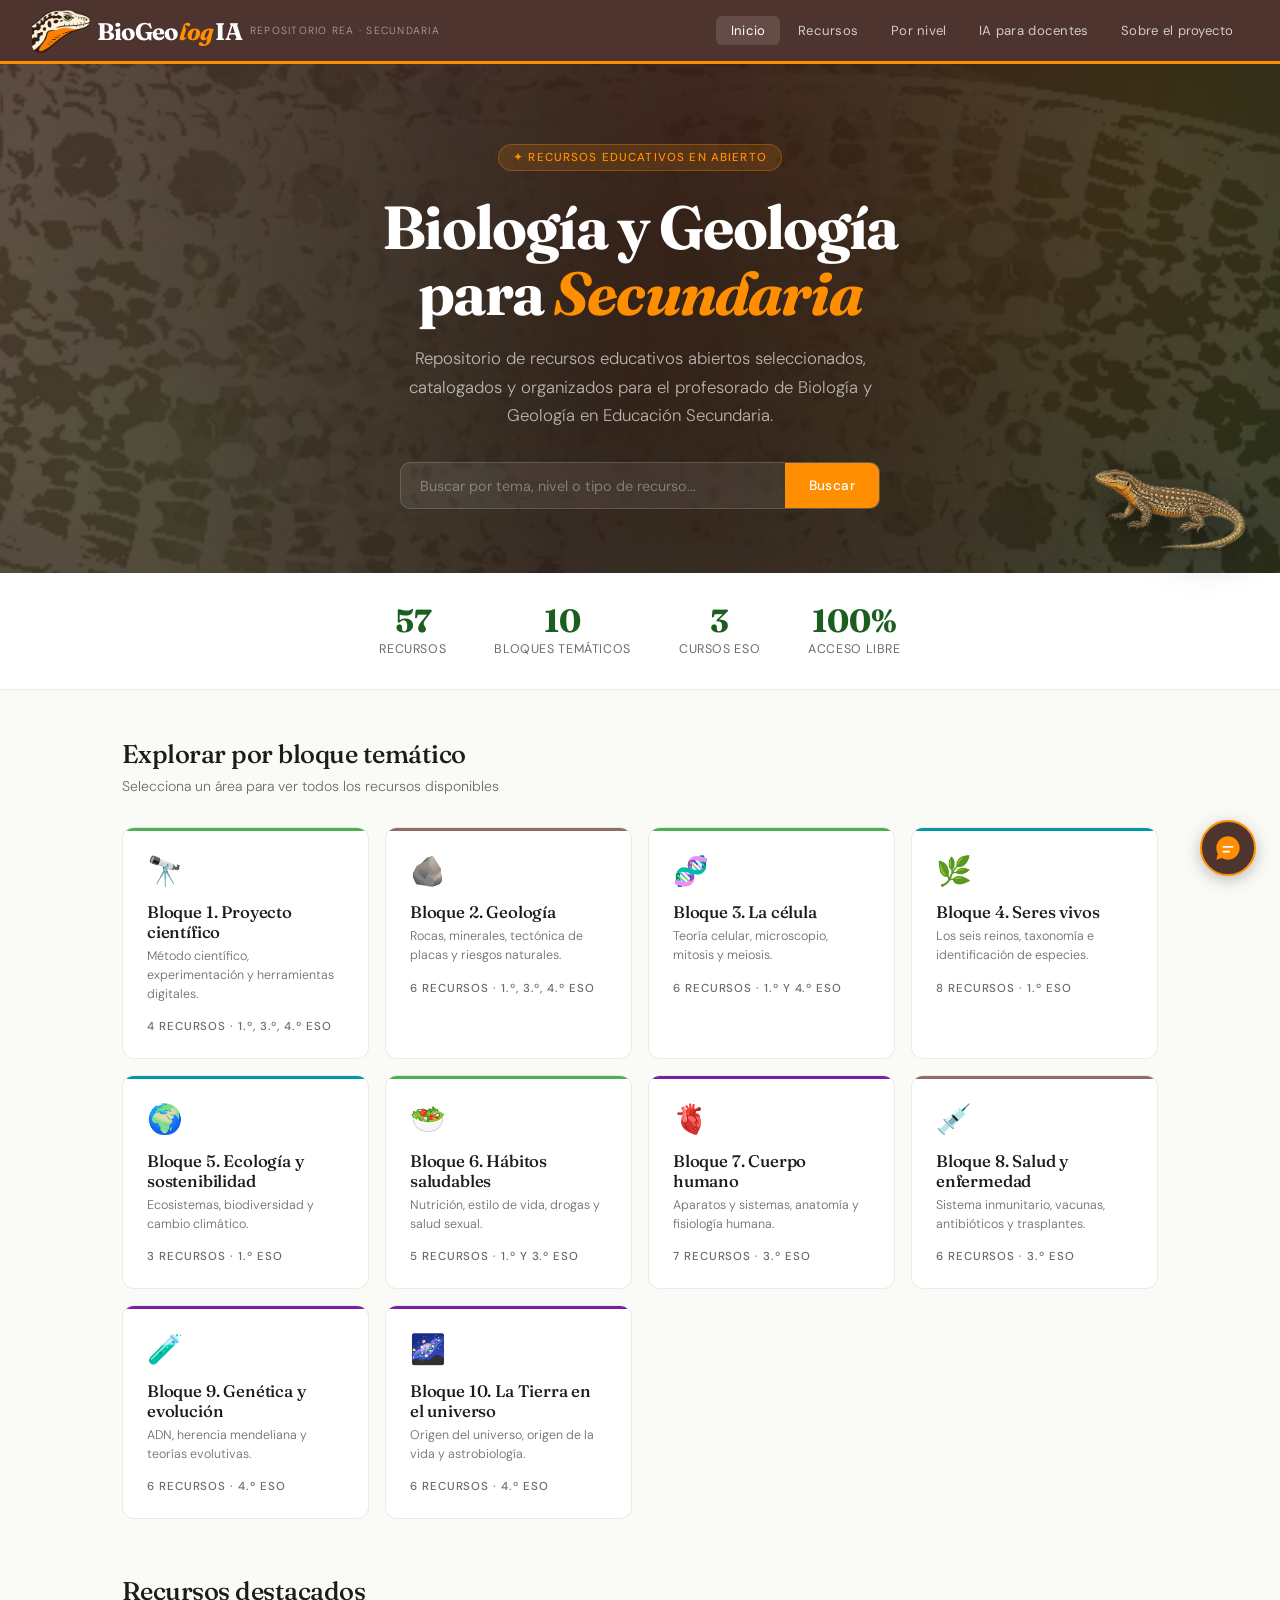
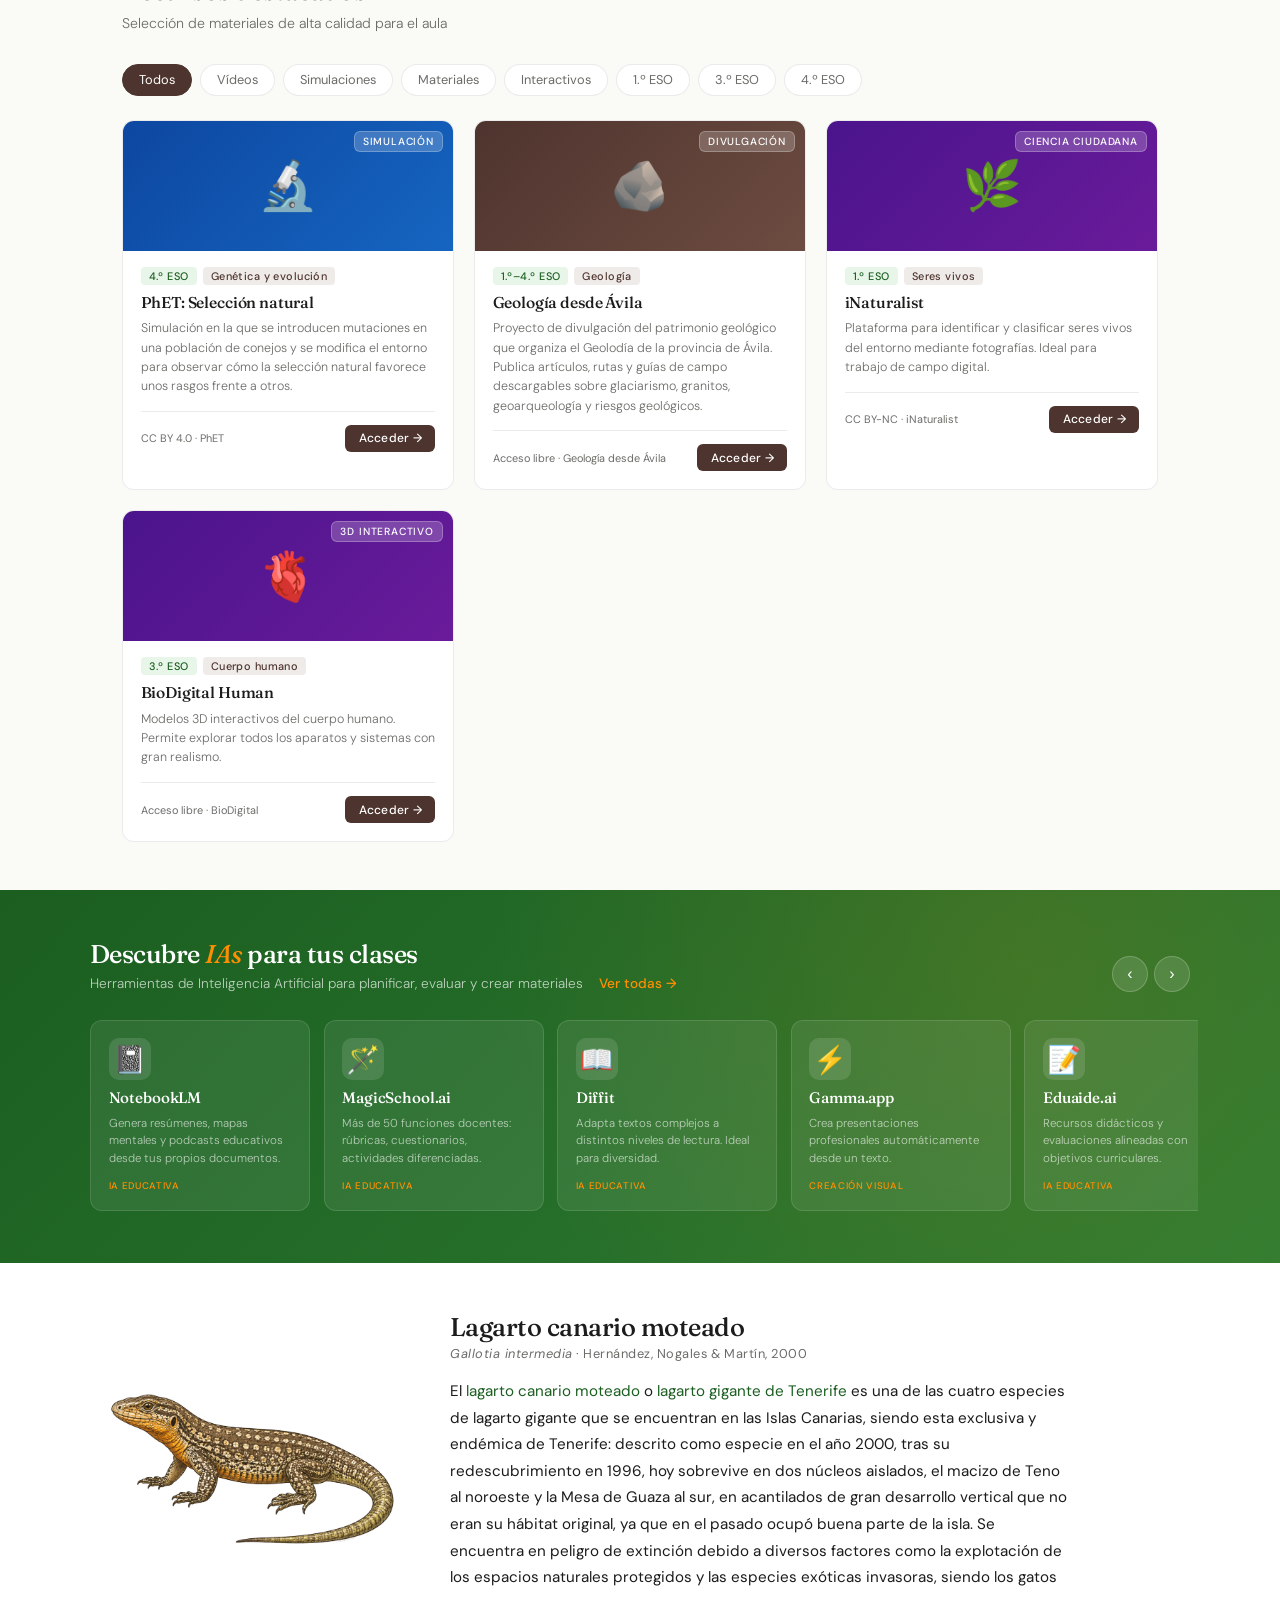
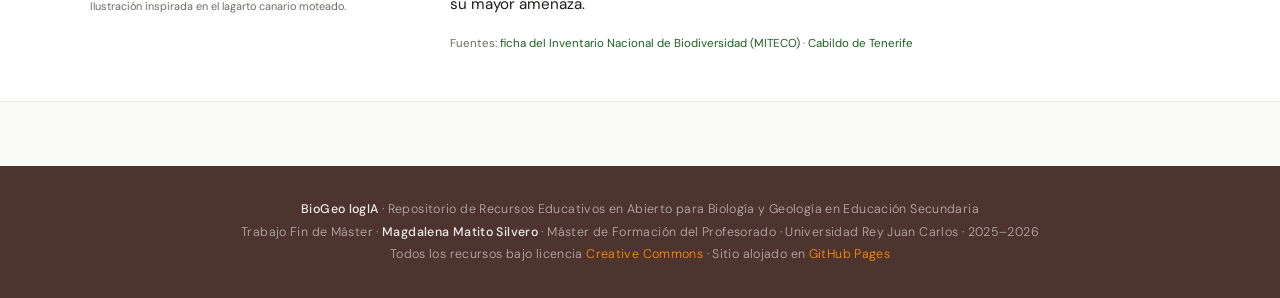
==== commit f52eba0f: "Added delete flag to utils.py" ====
--- a/index.html
+++ b/index.html
@@ -65,7 +65,7 @@
 <!-- ══ ESTADÍSTICAS ══ -->
 <div class="stats">
   <div class="stat">
-    <div class="stat-num">58</div>
+    <div class="stat-num">57</div>
     <div class="stat-label">Recursos</div>
   </div>
   <div class="stat">
@@ -106,7 +106,7 @@
       <span class="cat-icon">🧬</span>
       <h3>Bloque 3. La célula</h3>
       <p>Teoría celular, microscopio, mitosis y meiosis.</p>
-      <div class="cat-count">7 recursos · 1.º y 4.º ESO</div>
+      <div class="cat-count">6 recursos · 1.º y 4.º ESO</div>
     </a>
     <a href="recursos.html#seres-vivos" class="cat-card eco">
       <span class="cat-icon">🌿</span>
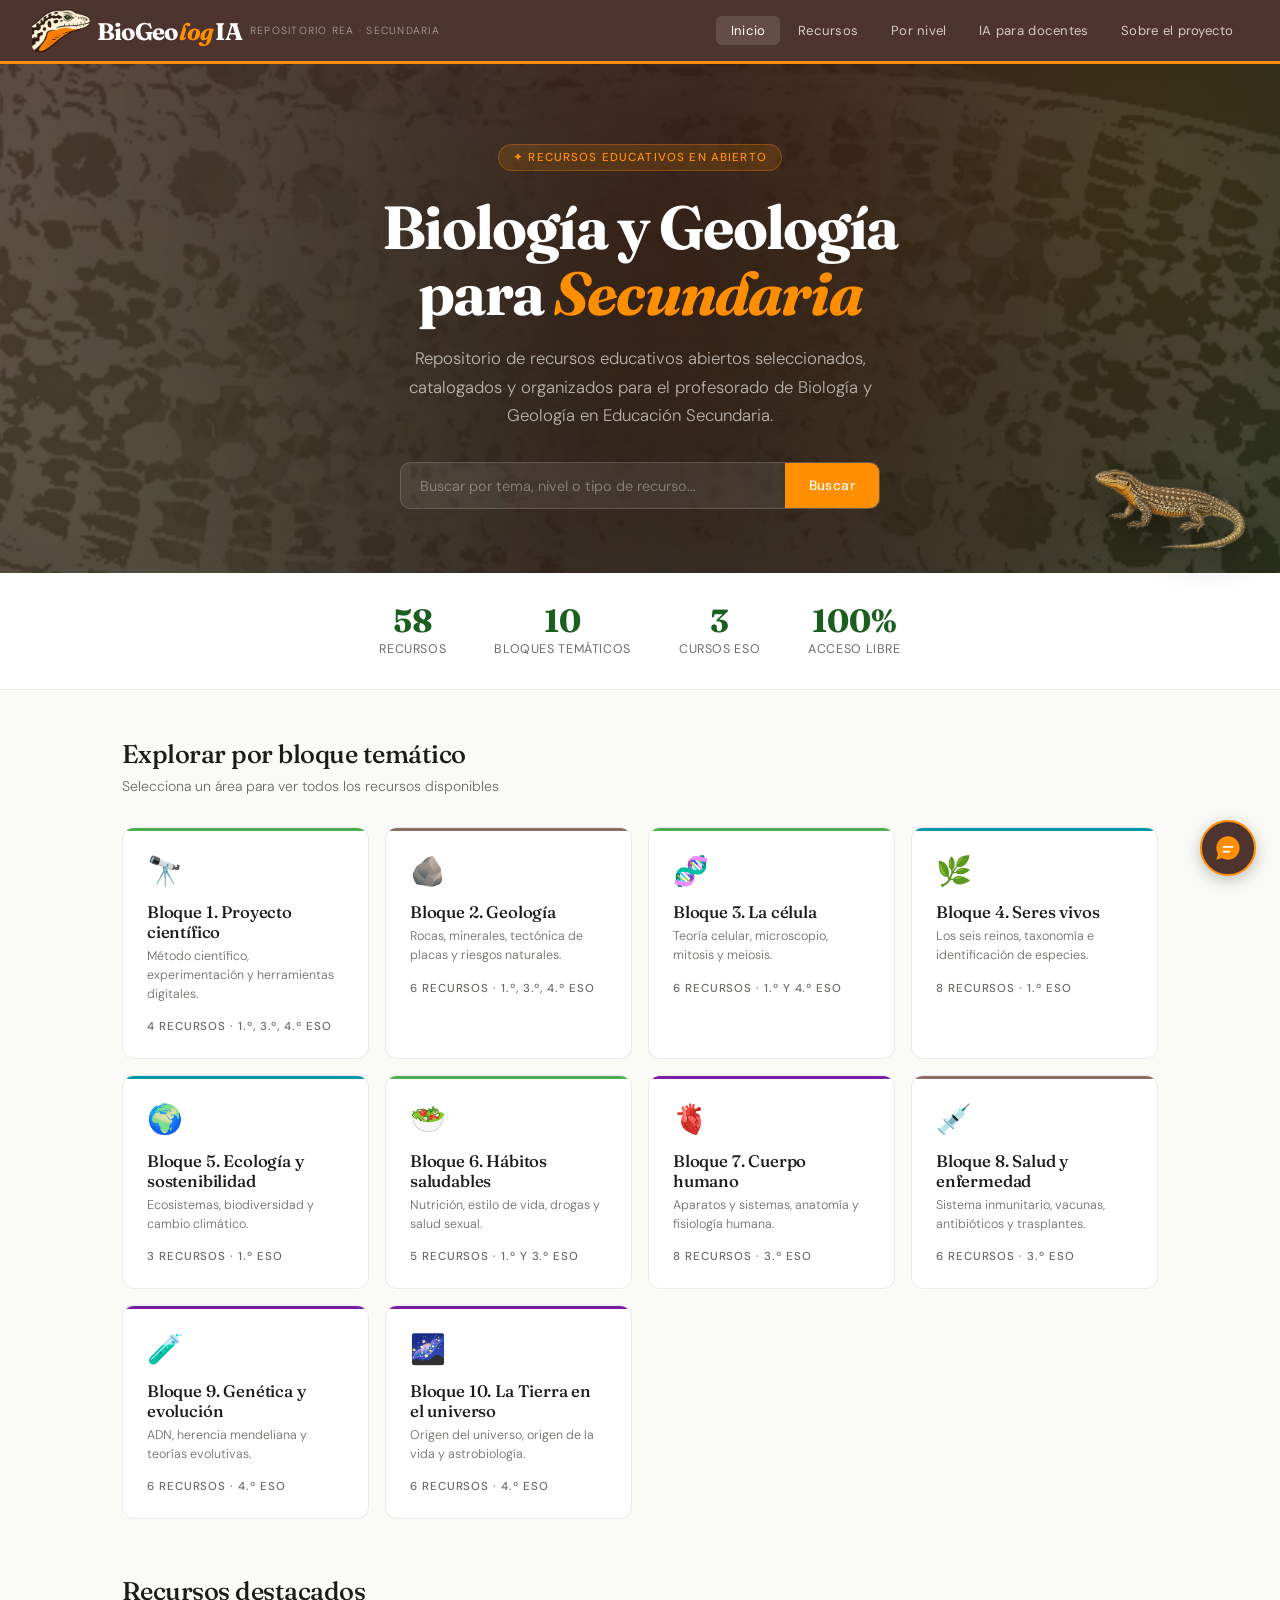
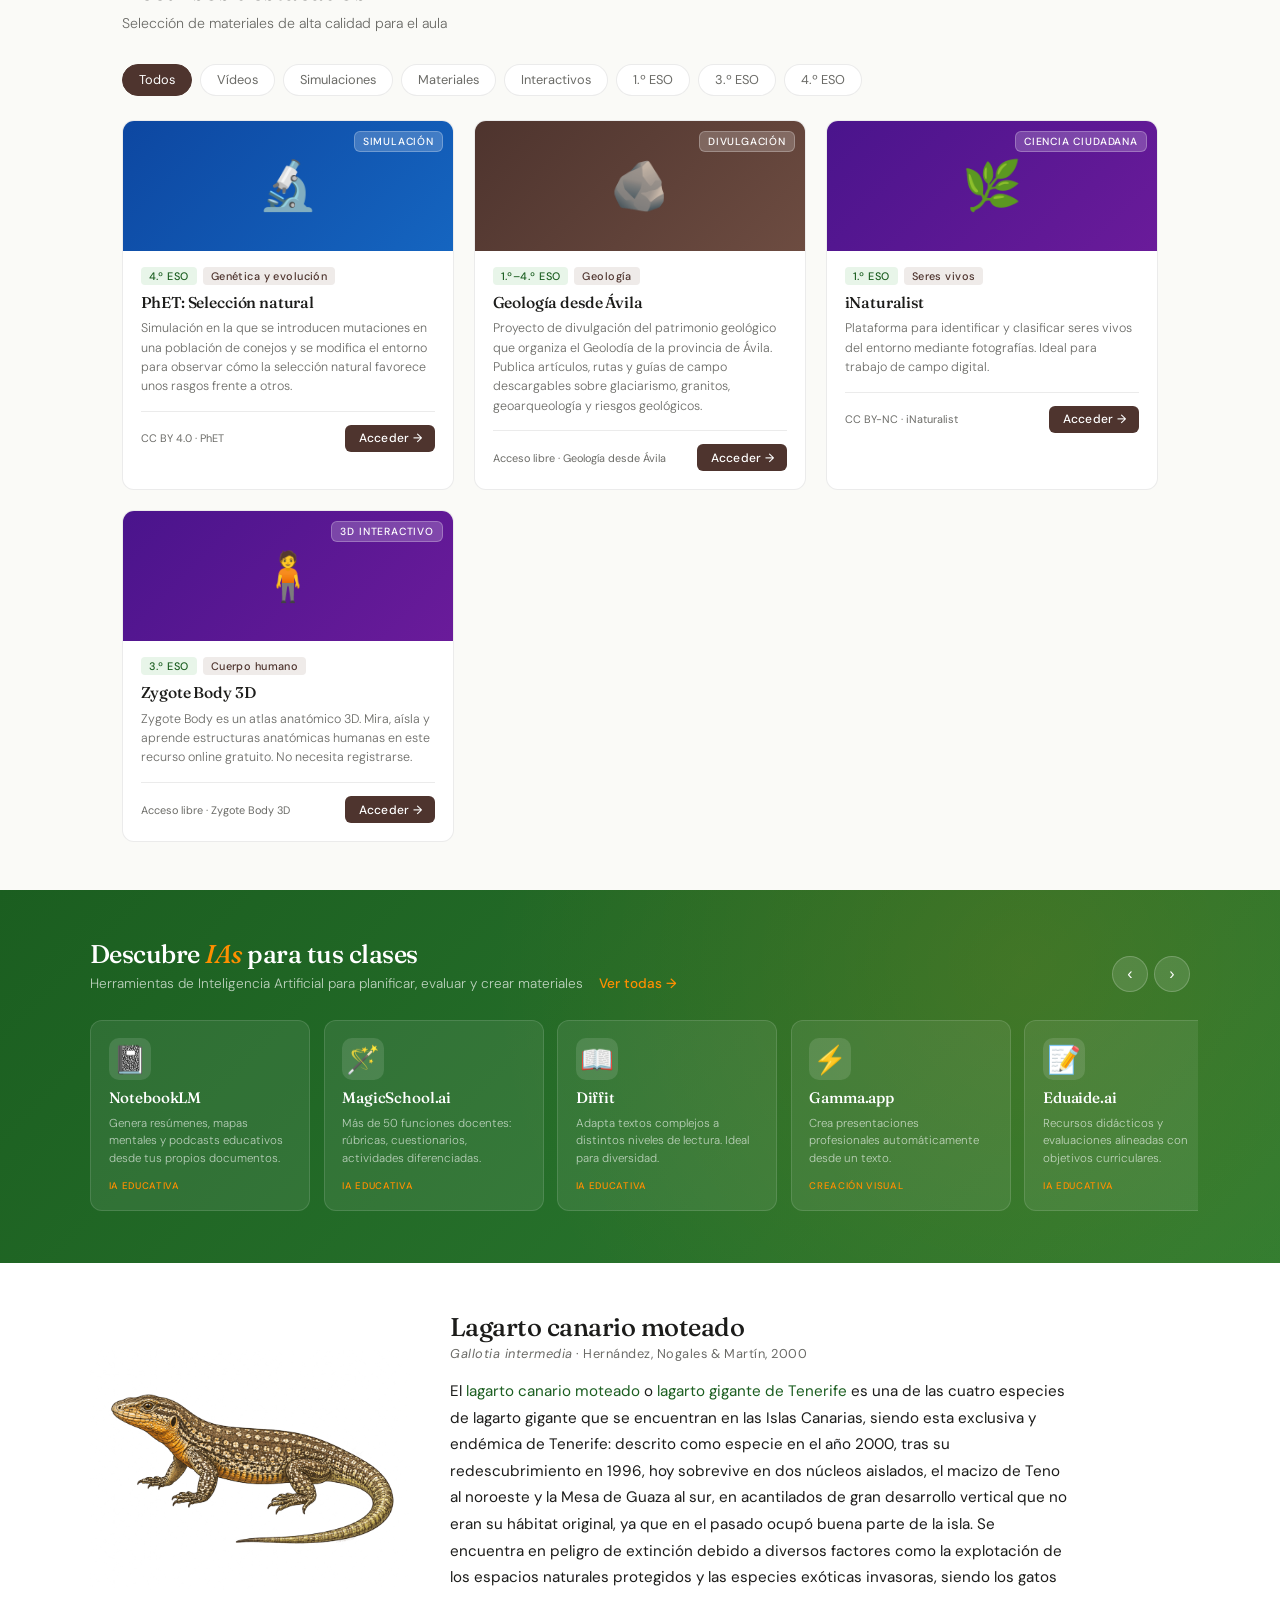
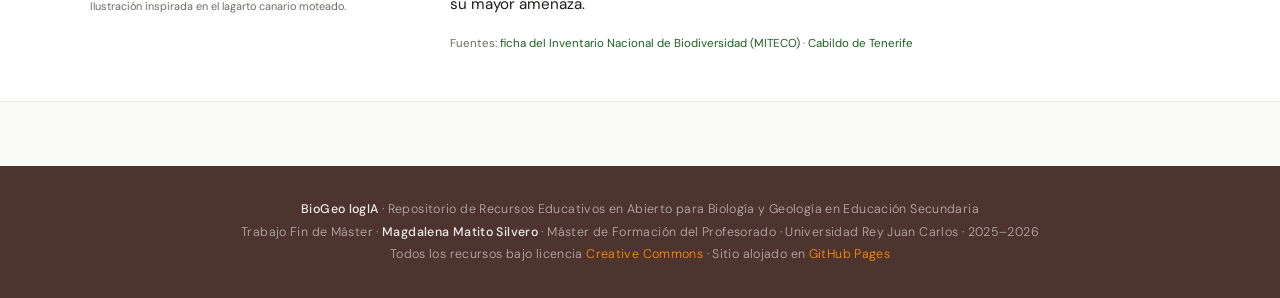
==== commit 0bcefff5: "Added resources" ====
--- a/index.html
+++ b/index.html
@@ -65,7 +65,7 @@
 <!-- ══ ESTADÍSTICAS ══ -->
 <div class="stats">
   <div class="stat">
-    <div class="stat-num">57</div>
+    <div class="stat-num">58</div>
     <div class="stat-label">Recursos</div>
   </div>
   <div class="stat">
@@ -130,7 +130,7 @@
       <span class="cat-icon">🫀</span>
       <h3>Bloque 7. Cuerpo humano</h3>
       <p>Aparatos y sistemas, anatomía y fisiología humana.</p>
-      <div class="cat-count">7 recursos · 3.º ESO</div>
+      <div class="cat-count">8 recursos · 3.º ESO</div>
     </a>
     <a href="recursos.html#salud-enfermedad" class="cat-card geo">
       <span class="cat-icon">💉</span>
@@ -226,25 +226,26 @@
       </div>
     </div>
 
-    <div class="resource-card" data-tipo="interactivo" data-nivel="3eso">
+
+  
+    <div class="resource-card" data-tipo="3d-interactivo" data-nivel="3eso">
       <div class="resource-thumb interactive">
-        🫀
-        <span class="resource-type-badge">3D interactivo</span>
+        🧍
+        <span class="resource-type-badge">3D Interactivo</span>
       </div>
       <div class="resource-body">
         <div class="resource-meta">
           <span class="tag nivel">3.º ESO</span>
           <span class="tag materia">Cuerpo humano</span>
         </div>
-        <h4>BioDigital Human</h4>
-        <p>Modelos 3D interactivos del cuerpo humano. Permite explorar todos los aparatos y sistemas con gran realismo.</p>
+        <h4>Zygote Body 3D</h4>
+        <p>Zygote Body es un atlas anatómico 3D. Mira, aísla y aprende estructuras anatómicas humanas en este recurso online gratuito. No necesita registrarse.</p>
         <div class="resource-footer">
-          <span class="license">Acceso libre · BioDigital</span>
-          <a href="https://human.biodigital.com" target="_blank" class="btn-access">Acceder →</a>
-        </div>
-      </div>
-    </div>
-
+          <span class="license">Acceso libre · Zygote Body 3D</span>
+          <a href="https://www.zygotebody.com/" target="_blank" class="btn-access">Acceder →</a>
+        </div>
+      </div>
+    </div>
   </div>
 </main>
 
